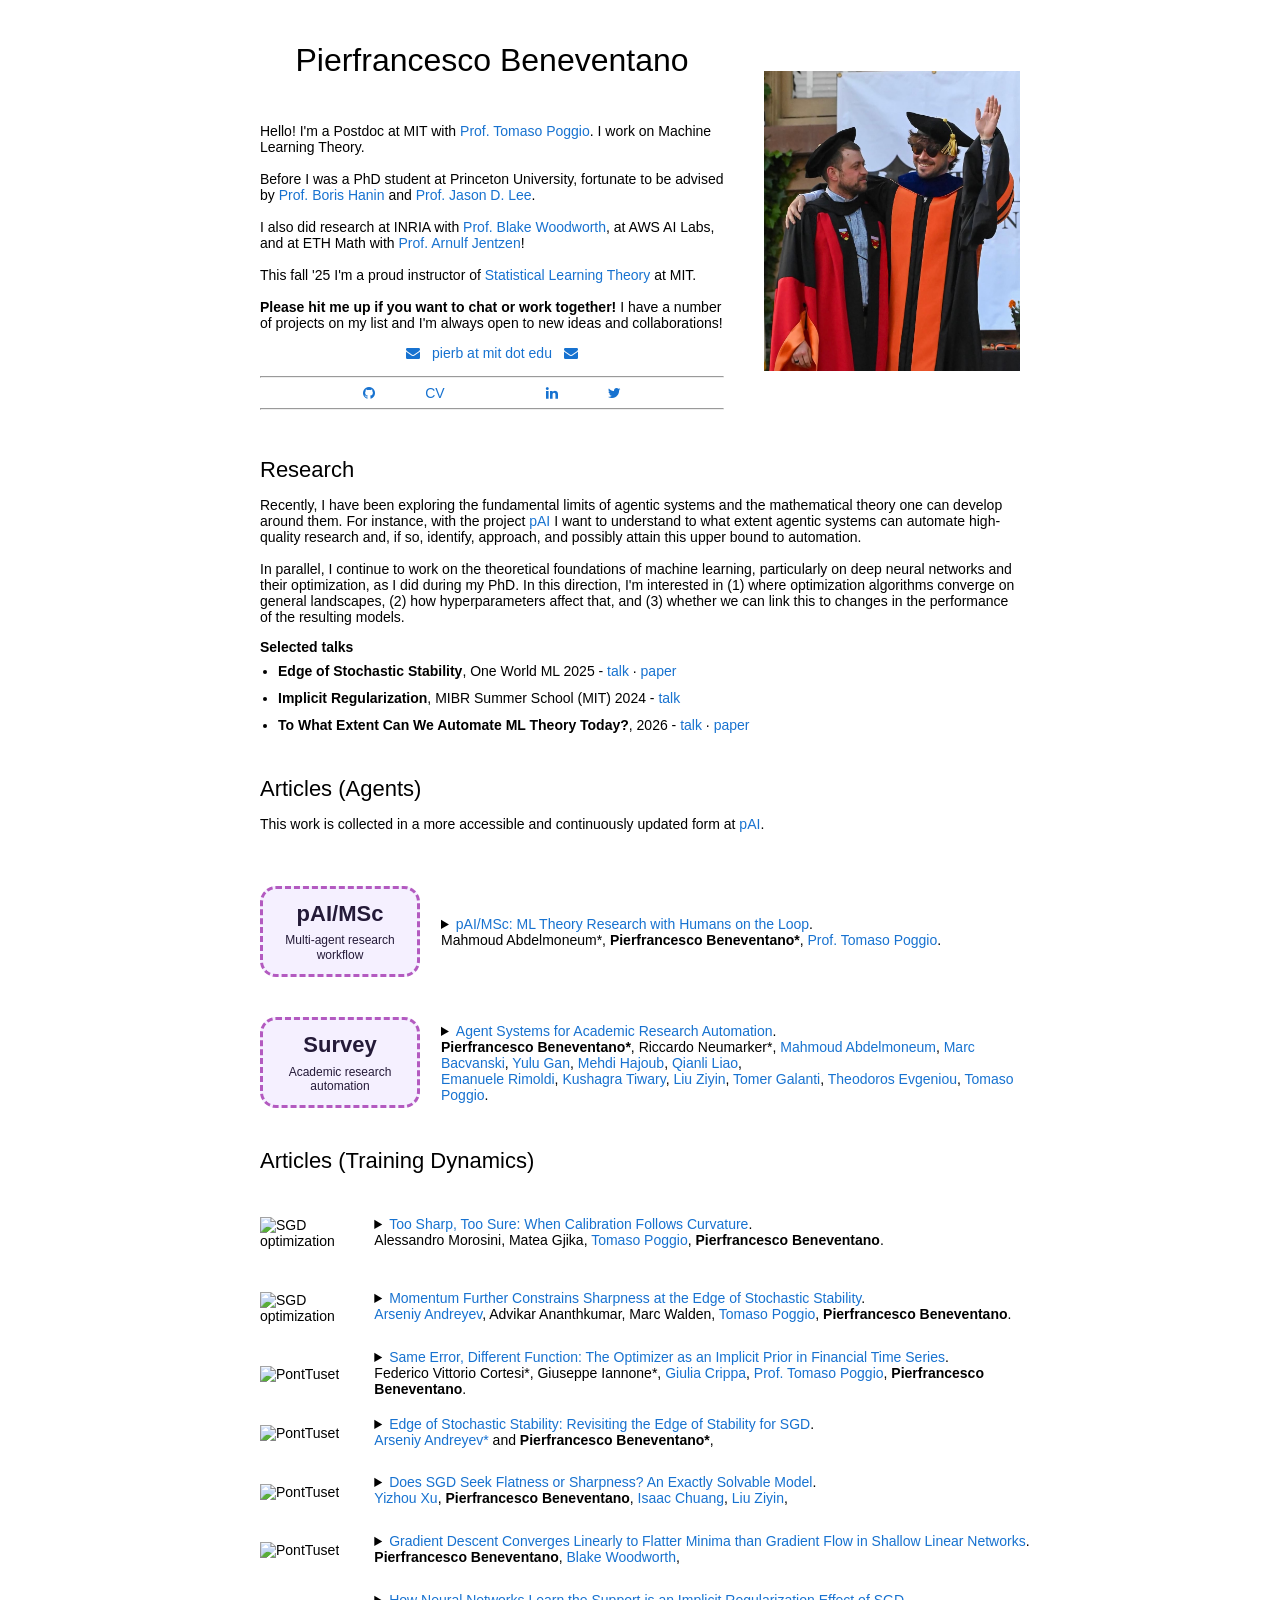
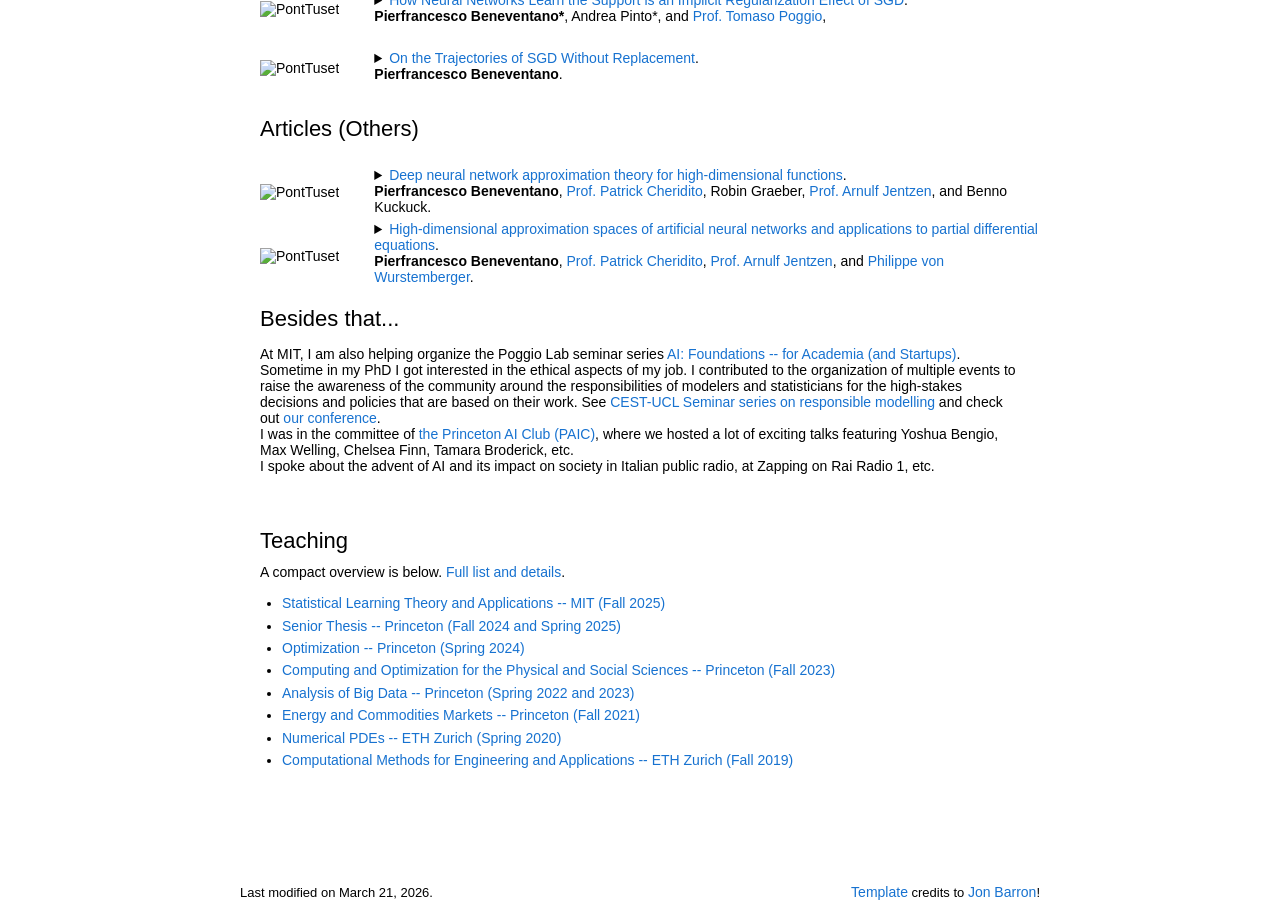
==== index.html @ d237cf4d "Update index.html" ====
<!DOCTYPE HTML>
<html lang="en">

 <!-- Global Site Tag (gtag.js) - Google Analytics -->
 <script async src="https://www.googletagmanager.com/gtag/js?id=G-W36V9ZRFP4"></script>

<script>
  window.dataLayer = window.dataLayer || [];
  function gtag(){dataLayer.push(arguments);}
  gtag('js', new Date());
  gtag('config', 'G-W36V9ZRFP4');
</script>

<!-- google_analytics: G-W36V9ZRFP4 -->

<head>
  <meta http-equiv="Content-Type" content="text/html; charset=UTF-8">

  <title>Pierfrancesco Beneventano</title>

  <meta name="author" content="Pierfrancesco Beneventano">
  <meta name="viewport" content="width=device-width, initial-scale=1">

  <!-- Academicons -->
  <link rel="stylesheet" href="https://cdn.jsdelivr.net/gh/jpswalsh/academicons@1/css/academicons.min.css"/>

  <!-- TO HAVE ICONS -->
  <link rel="stylesheet" href="https://cdnjs.cloudflare.com/ajax/libs/font-awesome/4.7.0/css/font-awesome.min.css">
  <!-- <link rel="stylesheet" href="//use.fontawesome.com/releases/v5.0.7/css/all.css"> -->

  <link rel="stylesheet" type="text/css" href="stylesheet.css">

  <!-- Icon for the browser tab -->
  <link rel="icon" type="image/png" href="/images/princeton.png"/>

  <!-- RANDOM IMAGE! with Java Scripts -->
  <script type="text/javascript">
    var imageURLs = [
      //  "/images/quadro.jpg"
      //  "/images/hike.jpg"
      //  "/images/bridge.JPG"
      //  , "/images/birthday.jpg"
      //  , "/images/studio.jpg"
      //  , "/images/cena.JPG"
      "/images/SdP-1.jpg"
      //  , "/images/SdP-2.jpg"
       , "/images/question-1.jpg"
      //  , "/images/question-2.jpg"
      //  , "/images/MIT.jpeg"
       , "/images/hooding.png"
       , "/images/committee.JPG"
       , "/images/grad.JPG"
    ];
    function getImageTag() {
      var randomIndex = Math.floor(Math.random() * imageURLs.length);
      var img = '<a href=\"'
      img += imageURLs[randomIndex];
      img += '\"><img src=\"';
      img += imageURLs[randomIndex];
      img += '\" style="width:100%;max-width:100%" alt="profile photo"></a>';
      return img;
    }
  </script>

</head>

<body>
  <table
    style="width:100%;max-width:800px;border:0px;border-spacing:0px;border-collapse:separate;margin-right:auto;margin-left:auto;">
    <tbody>
      <tr style="padding:0px">
        <td style="padding:0px">
          <table
            style="width:100%;border:0px;border-spacing:0px;border-collapse:separate;margin-right:auto;margin-left:auto;">
            <tbody>
              <tr style="padding:0px">
                <td style="padding:2.5%;width:63%;vertical-align:middle">
                  <p style="text-align:center">
                    <name>Pierfrancesco Beneventano</name>
                  </p>
                  

                  <br>
                  
                  <p> 
                    Hello! I'm a Postdoc at MIT with <a href="https://scholar.google.com/citations?user=WgAGy7wAAAAJ" class="links">Prof. Tomaso Poggio</a>.
                    I work on Machine Learning Theory.
                    <br><br>
                    Before I was a PhD student at Princeton University, fortunate to be advised by <a href="https://hanin.princeton.edu/" class="links">Prof. Boris Hanin</a> and <a href="https://jasondlee88.github.io/" class="links">Prof. Jason D. Lee</a>.
                    <br><br>
                    I also did research at INRIA with <a href="https://scholar.google.com/citations?user=BnQdO2UAAAAJ" class="links">Prof. Blake Woodworth</a>, at AWS AI Labs, and at ETH Math with <a href="https://scholar.google.de/citations?user=fymm-XQAAAAJ&hl=en" class="links">Prof. Arnulf Jentzen</a>!
                    <br><br>
                    This fall '25 I'm a proud instructor of <a href="https://poggio-lab.mit.edu/9-520/" class="links">Statistical Learning Theory</a> at MIT.
                    <br><br>
                    <b>Please hit me up if you want to chat or work together!</b> I have a number of projects on my list and I'm always open to new ideas and collaborations!
                  </p>

                  <p style="text-align:center;font-family:monospace;">
                    <a href="mailto:pierb@mit.edu"><i class="fa fa-envelope"></i> &nbsp  pierb at mit dot edu  &nbsp <i class="fa fa-envelope"></i></a>
                  </p>

                  <hr>
                  <div class="col-lg-4 text-center" style="text-align: center;">
                    <div class="profile">
                      <a href="https://github.com/PierBeneventano"><span  class="social-icon fa fa-github"></span></a> &nbsp  &nbsp  &nbsp  &nbsp  &nbsp  &nbsp  
                      <!-- <a href="https://join.skype.com/invite/kobWyHxDkzse"><span  class="social-icon fa fa-skype"></span></a> &nbsp  &nbsp  &nbsp  &nbsp  -->
                      <a href="https://pierbeneventano.github.io/CV/Beneventano.pdf" class="links"> CV </a> &nbsp  &nbsp  &nbsp  &nbsp  &nbsp  &nbsp  
                      <a href="https://scholar.google.com/citations?user=spL439oAAAAJ&hl=en" class="scholar-link" aria-label="Google Scholar" title="Google Scholar"><span class="ai ai-google-scholar"></span></a> &nbsp  &nbsp  &nbsp  &nbsp  &nbsp  &nbsp  
                      <!-- <a href="https://www.instagram.com/prbn96/?hl=en"><span  class="social-icon fa fa-instagram"></span></a> &nbsp  &nbsp  &nbsp  &nbsp  -->
                      <a href="https://www.linkedin.com/in/pierbeneventano/"><span class="social-icon fa fa-linkedin"></span></a> &nbsp  &nbsp  &nbsp  &nbsp  &nbsp  &nbsp  
                      <a href="https://twitter.com/PierBeneventano"><span class="social-icon fa fa-twitter"></span></a>
                    </div>
                  </div>
                  <hr>


                </td>
                <td style="padding:2.5%;width:37%;max-width:37%">
                  <script type="text/javascript">
                    document.write(getImageTag());
                  </script>
                  <!-- <img style="width:100%;max-width:100%" alt="profile photo" src="images/quadro.jpg" class="hoverZoomLink"> -->
                </td>
              </tr>
            </tbody>
          </table>

          <table
            style="width:100%;border:0px;border-spacing:0px;border-collapse:separate;margin-right:auto;margin-left:auto;">
            <tbody>
              <tr>
                <td style="padding:20px;width:100%;vertical-align:middle"
                  onmouseover="document.getElementById('hidden_research').style.display = 'block';"
                  onmouseout="document.getElementById('hidden_research').style.display='none';">
                  <heading>Research</heading>
                  <p>
                    <div id="hidden_research" style="display:none">
                      TLDR: Agentic systems, fundamental limits of AI systems, and theorems about training neural networks.
                      <br><br>
                    </div>
                    <div>
                      Recently, I have been exploring the fundamental limits of agentic systems and the mathematical theory one can develop around them.
                      For instance, with the project <a href="https://poggioai.github.io/" class="links">pAI</a> I want to understand to what extent agentic systems can automate high-quality research and, if so, identify, approach, and possibly attain this upper bound to automation.
                      <br><br>
                      In parallel, I continue to work on the theoretical foundations of machine learning, particularly on deep neural networks and their optimization, as I did during my PhD.
                      In this direction, I'm interested in (1) where optimization algorithms converge on general landscapes, (2) how hyperparameters affect that, and (3) whether we can link this to changes in the performance of the resulting models.
                      <!-- I recently started working also on the instabilities of training.
                      , and (4) how to use this understanding to design better algorithms.
                      I'm also getting interested in certification of neural networks and a lot of other topics in machine learning theory.
                      I am a mathematician focused on developing the theoretical foundations of machine learning, driven by the need to safely deploy these techniques in safety-critical contexts. My commitment to ethics in AI motivates my work on certification frameworks to ensure machine learning systems are safe and trustworthy in high-stakes applications. A robust theoretical foundation is essential for providing the rigor needed to assess and guarantee model behavior across diverse conditions. -->

                      <!-- To this end, I aim to understand which machine learning models perform effectively in specific settings, their limitations, and the underlying reasons. My current research investigates the optimization processes in neural networks, particularly the phenomena associated with stochastic gradient descent (SGD) and its implicit effects. This work seeks to uncover how SGD shapes generalization, or more precisely, which neural networks we converge to during training—a critical factor for ensuring the reliability and practical deployment of these systems. -->
                      <!-- I believe that developing a theory for deep learning is key to assessing when its use is harmful and to what extent. 
                      So, my long term objective is to understand which machine learning model works in what setting, how well, and why. 
                      Currently, I am working towards this goal by trying to gain a theoretical understanding of what neural networks we find by studying the optimization problem behind them. 
                      More precisely, I am investigating the implicit effect of SGD as it is a fundamental step towards understanding the generalization capabilities of neural networks. -->
                      <!-- <br><br>
                      Check out my new papers:  <a href="https://arxiv.org/pdf/2312.16143.pdf" class="links">On the Trajectories of SGD Without Replacement</a>, <a href="https://arxiv.org/abs/2406.11110" class="links">How Neural Networks Learn the Support is an Implicit Regularization Effect of SGD</a>, and <a href="https://arxiv.org/abs/2412.20553" class="links">Edge of Stochastic Stability: Revisiting the Edge of Stability for SGD</a>. -->
                    </div>
                  </p>
                  <p class="research-subsection"><strong>Selected talks</strong></p>
                  <ul class="compact-talks">
                    <li>
                      <span class="talk-title">Edge of Stochastic Stability</span>, One World ML 2025 -
                      <a href="https://www.youtube.com/watch?v=SJqTSuQMXDs" class="links">talk</a>
                      ·
                      <a href="https://arxiv.org/abs/2412.20553" class="links">paper</a>
                    </li>
                    <li>
                      <span class="talk-title">Implicit Regularization</span>, MIBR Summer School (MIT) 2024 -
                      <a href="https://www.youtube.com/watch?v=G70dA2tmbu0" class="links">talk</a>
                    </li>
                    <li>
                      <span class="talk-title">To What Extent Can We Automate ML Theory Today?</span>, 2026 -
                      <a href="https://www.youtube.com/watch?v=fPe4wynV-Rc" class="links">talk</a>
                      ·
                      <a href="https://cbmm.mit.edu/sites/default/files/publications/CBMM%20Memo%20160.pdf" class="links">paper</a>
                    </li>
                  </ul>
                </td>
                
              </tr>
            </tbody>
          </table>





          

          <table
            style="width:100%;border:0px;border-spacing:0px;border-collapse:separate;margin-right:auto;margin-left:auto;">
            <tbody>
              <tr>
                <td style="padding:20px;width:100%;vertical-align:middle">
                  <heading>Articles (Agents)</heading>
                  <p>
                    This work is collected in a more accessible and continuously updated form at
                    <a href="https://poggioai.github.io/" class="links">pAI</a>.
                  </p>
                </td>
              </tr>
            </tbody>
          </table>



          <table
            style="width:100%;border:0px;border-spacing:0px;border-collapse:separate;margin-right:auto;margin-left:auto;">
            <tbody>
              <tr>
                <td style="padding:20px;width:15%;vertical-align:middle">
                  <div class="agent-thumb-card">
                    <span>pAI/MSc</span>
                    <small>Multi-agent research workflow</small>
                  </div>
                </td>
                <td width="75%" valign="middle">
                  <details>
                    <summary>
                      <a href="https://cbmm.mit.edu/sites/default/files/publications/CBMM%20Memo%20160.pdf" class="links">
                        pAI/MSc: ML Theory Research with Humans on the Loop</a>.
                      <br>
                      Mahmoud Abdelmoneum*,
                      <strong>Pierfrancesco Beneventano*</strong>,
                      <a href="https://scholar.google.com/citations?user=WgAGy7wAAAAJ" class="links">Prof. Tomaso Poggio</a>.
                      <br>
                    </summary>
                    <br>
                    TL;DR: we build a modular multi-agent system for hypothesis-to-paper workflows in machine learning theory.
                    The goal is not autonomous scientific ideation, but to drastically reduce the human steering needed to turn a strong idea
                    into a literature-grounded, mathematically established, experimentally supported manuscript draft.
                    <br><br>
                    <a href="https://github.com/PoggioAI/PoggioAI_MSc" class="links">Code and project page</a>.
                  </details>
                </td>
              </tr>
              <tr>
                <td style="padding:20px;width:15%;vertical-align:middle">
                  <div class="agent-thumb-card">
                    <span>Survey</span>
                    <small>Academic research automation</small>
                  </div>
                </td>
                <td width="75%" valign="middle">
                  <details>
                    <summary>
                      <a href="https://cbmm.mit.edu/sites/default/files/publications/Survey_of_AI_for_Research_v0.pdf" class="links">
                        Agent Systems for Academic Research Automation</a>.
                      <br>
                      <strong>Pierfrancesco Beneventano*</strong>, Riccardo Neumarker*, <a href="https://superurop.mit.edu/scholars/mahmoud-abdelmoneum/" class="links">Mahmoud Abdelmoneum</a>, <a href="https://www.mbacvanski.xyz/" class="links">Marc Bacvanski</a>, <a href="https://poggio-lab.mit.edu/people/yulu-gan/" class="links">Yulu Gan</a>,
                      <a href="https://people.epfl.ch/mehdi.hajoub" class="links">Mehdi Hajoub</a>, <a href="https://poggio-lab.mit.edu/people/qianli-liao/" class="links">Qianli Liao</a>,
                      <br>
                      <a href="https://www.linkedin.com/in/emanuele-rimoldi" class="links">Emanuele Rimoldi</a>, <a href="https://www.kushagratiwary.com/" class="links">Kushagra Tiwary</a>, <a href="https://scholar.google.com/citations?user=P5fPJ1oAAAAJ" class="links">Liu Ziyin</a>, <a href="https://tomergalanti.github.io/" class="links">Tomer Galanti</a>, <a href="https://www.insead.edu/faculty/theodoros-evgeniou" class="links">Theodoros Evgeniou</a>,
                      <a href="https://scholar.google.com/citations?user=WgAGy7wAAAAJ" class="links">Tomaso Poggio</a>.
                      <br>
                    </summary>
                    <br>
                    TL;DR: this is a living survey of agentic systems whose outputs are scholarly artifacts, from papers to reviews and rebuttals.
                    We distill the main engineering patterns in current systems and organize the landscape by research phases covered,
                    artifacts produced, and the verification regime supporting their claims.
                  </details>
                </td>
              </tr>
            </tbody>
          </table>


          <table
            style="width:100%;border:0px;border-spacing:0px;border-collapse:separate;margin-right:auto;margin-left:auto;">
            <tbody>
              <tr onmouseover="document.getElementById('hidden_preprints').style.display = 'block';"
                onmouseout="document.getElementById('hidden_preprints').style.display='none';">
                <td style="padding:20px;width:100%;vertical-align:middle">
                  <heading>Articles (Training Dynamics)</heading>
                  <!-- turn into "projects" and do one for saltelli, one for arnulf, etc. -->
                  <!-- <p id="hidden_preprints" style="display:none">
                    +1 Soon! <i class='far fa-grin-hearts' style='font-size:24px;color:rgb(255, 166, 0)'></i>
                  </p> -->
                </td>
              </tr>
            </tbody>
          </table>
          <table
            style="width:100%;border:0px;border-spacing:0px;border-collapse:separate;margin-right:auto;margin-left:auto;">
            <tbody>


              <tr>
                <td style="padding:20px;width:15%;vertical-align:middle">
                  <img src="images/SGD.png" alt="SGD optimization" style="border-style: none;width:160px; height:45px; background-position:center; padding-top:2pt;">
                </td>
                <td width="75%" valign="middle">
                  <details>
                    <summary>
                      <a href="https://arxiv.org/pdf/2604.20614" class="links">
                        Too Sharp, Too Sure: When Calibration Follows Curvature</a>.
                        <br>
                        Alessandro Morosini,
                        Matea Gjika,
                        <a href="https://scholar.google.com/citations?user=WgAGy7wAAAAJ" class="links">Tomaso Poggio</a>,
                        <strong>Pierfrancesco Beneventano</strong>.
                        <br>
                    </summary>
                    <br>
                    TL;DR: calibration is not just a post-hoc property; during training it closely tracks curvature-based sharpness.
                    We show that both Expected Calibration Error and Gauss-Newton curvature are governed by the same margin-tail mechanism,
                    and use this to design a training objective that improves out-of-sample calibration without hurting accuracy.
                  </details>
                </td>
              </tr>

              <tr>
                <td style="padding:20px;width:15%;vertical-align:middle">
                  <img src="images/SGD.png" alt="SGD optimization" style="border-style: none;width:160px; height:45px; background-position:center; padding-top:2pt;">
                </td>
                <td width="75%" valign="middle">
                  <details>
                    <summary>
                      <a href="https://arxiv.org/pdf/2604.14108" class="links">
                        Momentum Further Constrains Sharpness at the Edge of Stochastic Stability</a>.
                        <br>
                        <a href="https://scholar.google.com/citations?user=CI36v0sAAAAJ" class="links">Arseniy Andreyev</a>,
                        Advikar Ananthkumar,
                        Marc Walden,
                        <a href="https://scholar.google.com/citations?user=WgAGy7wAAAAJ" class="links">Tomaso Poggio</a>,
                        <strong>Pierfrancesco Beneventano</strong>.
                        <br>
                    </summary>
                    <br>
                    TL;DR: momentum also exhibits an EoSS-like regime, but the sharpness level depends qualitatively on batch size.
                    At small batch sizes it favors flatter regions, while at large batch sizes it recovers a more classical stabilizing effect
                    and supports sharper solutions, with direct implications for tuning and coupling hyperparameters.
                  </details>
                </td>
              </tr>

              <tr>
                <!-- <tr onmouseover="document.getElementById('hidden_paper_1').style.display = 'block';"
                onmouseout="document.getElementById('hidden_paper_1').style.display='none';"> -->
                <td style="padding:20px;width:15%;vertical-align:middle">
                  <img src="images/SGD.png" alt="PontTuset" style="border-style: none;width:160px; height:45px; background-position:center; padding-top:2pt;">
                </td>
                <td width="75%" valign="middle">
                  <details>
                    <summary>
                      <a href="https://arxiv.org/abs/2603.02620" class="links">
                        Same Error, Different Function: The Optimizer as an Implicit Prior in Financial Time Series</a>.
                        <br>
                        Federico Vittorio Cortesi*,
                        Giuseppe Iannone*,
                        <a href="https://sites.google.com/view/giuliacrippa/" class="links">Giulia Crippa</a>,
                        <a href="https://scholar.google.com/citations?user=WgAGy7wAAAAJ" class="links">Prof. Tomaso Poggio</a>,
                        <strong>Pierfrancesco Beneventano</strong>.
                        <br>
                    </summary>
                    <br>
                    We study an underspecified regime for neural networks in financial time series, where models with the same test error can still learn qualitatively different functions.
                    The main point is that the optimizer acts as a meaningful implicit prior, shaping the learned response profiles and the decision-level behavior of the resulting models.
                  </details>
                </td>
              </tr>

              <tr>
                <!-- <tr onmouseover="document.getElementById('hidden_paper_1').style.display = 'block';"
                onmouseout="document.getElementById('hidden_paper_1').style.display='none';"> -->
                <td style="padding:20px;width:15%;vertical-align:middle">
                  <img src="images/SGD.png" alt="PontTuset" style="border-style: none;width:160px; height:45px; background-position:center; padding-top:2pt;">
                </td>
                <td width="75%" valign="middle">
                  <details>
                    <summary>
                      <a href="https://arxiv.org/abs/2412.20553" class="links">
                        Edge of Stochastic Stability: Revisiting the Edge of Stability for SGD</a>.
                        <br>
                        <a href="https://scholar.google.com/citations?user=CI36v0sAAAAJ" class="links">Arseniy Andreyev*</a> and<strong>
                        Pierfrancesco Beneventano*</strong>, 
                        <br>
                    </summary>
                    <!-- <p id="hidden_paper_1" style="display:none"> -->
                    <br>
                    <a href="https://github.com/arseniqum/edge-of-stochastic-stability" class="links">Link to our repository.</a>
                    We provide a framework to describe what EoS (Now EoSS) is for general optimizer, we show that <em>mini-batch SGD</em> trains at the Edge of Stochastic Stability: Batch Sharpness (expected directional mini-batch curvature) 2/learning rate,
                  </details>
                </td>
              </tr>

              <tr>
                <!-- <tr onmouseover="document.getElementById('hidden_paper_1').style.display = 'block';"
                onmouseout="document.getElementById('hidden_paper_1').style.display='none';"> -->
                <td style="padding:20px;width:15%;vertical-align:middle">
                  <img src="images/SGD.png" alt="PontTuset" style="border-style: none;width:160px; height:45px; background-position:center; padding-top:2pt;">
                </td>
                <td width="75%" valign="middle">
                  <details>
                    <summary>
                      <a href="https://arxiv.org/abs/2602.05065" class="links">
                        Does SGD Seek Flatness or Sharpness? An Exactly Solvable Model</a>.
                        <br>
                        <a href="https://scholar.google.com/citations?user=Vr7yGzQAAAAJ" class="links">Yizhou Xu</a>, 
                        <strong>Pierfrancesco Beneventano</strong>,  
                        <a href="https://scholar.google.com/citations?user=QKyb_9oAAAAJ" class="links">Isaac Chuang</a>, 
                        <a href="https://scholar.google.com/citations?user=P5fPJ1oAAAAJ" class="links">Liu Ziyin</a>, 
                        <br>
                    </summary>
                  <!-- <p id="hidden_paper_1" style="display:none"> -->
                    <br>
                    Does SGD really “seek flat minima”? We show that SGD has no intrinsic preference for flatness, even for stable linear networks—going against ~10 years of folklore.
                    Flatness emerges iff label noise is isotropic; anisotropic noise drives SGD to arbitrarily sharp solutions.
                    This reveals a new flattening-sharpening mechanism in late training, unrelated to standard progressive sharpening or Edge-of-Stability effects.
                  </details>
                </td>
              </tr>

              <tr>
                <!-- <tr onmouseover="document.getElementById('hidden_paper_1').style.display = 'block';"
                onmouseout="document.getElementById('hidden_paper_1').style.display='none';"> -->
                <td style="padding:20px;width:15%;vertical-align:middle">
                  <img src="images/SGD.png" alt="PontTuset" style="border-style: none;width:160px; height:45px; background-position:center; padding-top:2pt;">
                </td>
                <td width="75%" valign="middle">
                  <details>
                    <summary>
                      <a href="https://arxiv.org/pdf/2501.09137" class="links">
                        Gradient Descent Converges Linearly to Flatter Minima than Gradient Flow in Shallow Linear Networks</a>.
                        <br>
                        <strong>
                        Pierfrancesco Beneventano</strong>,  
                        <a href="https://scholar.google.com/citations?user=BnQdO2UAAAAJ" class="links">Blake Woodworth</a>, 
                        <br>
                    </summary>
                  <!-- <p id="hidden_paper_1" style="display:none"> -->
                    <br>
                    We proved that GD converges for a family of linear networks even with big step size and we characterize location of convergence no matter the initialization.
                  </details>
                </td>
              </tr>

              
              <tr>
                <!-- <tr onmouseover="document.getElementById('hidden_paper_1').style.display = 'block';"
                onmouseout="document.getElementById('hidden_paper_1').style.display='none';"> -->
                <td style="padding:20px;width:15%;vertical-align:middle">
                  <img src="images/SGD.png" alt="PontTuset" style="border-style: none;width:160px; height:45px; background-position:center; padding-top:2pt;">
                </td>
                <td width="75%" valign="middle">
                  <details>
                    <summary>
                      <a href="https://arxiv.org/abs/2406.11110" class="links">
                        How Neural Networks Learn the Support is an Implicit Regularization Effect of SGD</a>.
                        <br>
                        <strong>
                        Pierfrancesco Beneventano*</strong>,  
                        Andrea Pinto*, and
                        <a href="https://scholar.google.com/citations?user=WgAGy7wAAAAJ" class="links">Prof. Tomaso Poggio</a>, 
                        <br>
                    </summary>
                  <!-- <p id="hidden_paper_1" style="display:none"> -->
                    <br>
                    Neural networks often implicitly identify what input variables are relevant in the first layer. 
                    We proved that this is the case when training with SGD (with higher speed for smaller batch or bigger step size), but it is not the case when training with vanilla GD.
                  <!-- </p> -->
                  </details>
                </td>
              </tr>



              <tr>
                <!-- <tr onmouseover="document.getElementById('hidden_paper_1').style.display = 'block';"
                onmouseout="document.getElementById('hidden_paper_1').style.display='none';"> -->
                <td style="padding:20px;width:15%;vertical-align:middle">
                  <!-- <img style="background-image:url('images/math-cropped.jpg'); border-style:none; width:160px; height:45px; background-position:center; padding-top:2pt;"> -->
                  <img src="images/SGD.png" alt="PontTuset" style="border-style: none;width:160px; height:45px; background-position:center; padding-top:2pt;">
                </td>
                <td width="75%" valign="middle">
                  <details>
                    <summary>
                      <a href="https://arxiv.org/pdf/2312.16143.pdf" class="links">On the Trajectories of SGD Without Replacement</a>.
                        <br>
                        <strong>
                        Pierfrancesco Beneventano</strong>.
                        <br>
                    </summary>
                  <!-- <p id="hidden_paper_1" style="display:none"> -->
                    <br>
                    We characterized the trajectories taken by the most commonly used training algorithm and explained why some phenomena are frequently empirically observed.
                  <!-- </p> -->
                  </details>
                </td>
	              </tr>



	            </tbody>
	          </table>
	          <table
	            style="width:100%;border:0px;border-spacing:0px;border-collapse:separate;margin-right:auto;margin-left:auto;">
	            <tbody>
              <tr onmouseover="document.getElementById('hidden_preprints').style.display = 'block';"
                onmouseout="document.getElementById('hidden_preprints').style.display='none';">
                <td style="padding:20px;width:100%;vertical-align:middle">
                  <heading>Articles (Others)</heading>
                  <!-- turn into "projects" and do one for saltelli, one for arnulf, etc. -->
                  <!-- <p id="hidden_preprints" style="display:none">
                    +1 Soon! <i class='far fa-grin-hearts' style='font-size:24px;color:rgb(255, 166, 0)'></i>
                  </p> -->
                </td>
              </tr>
            </tbody>
          </table>
          <table
            style="width:100%;border:0px;border-spacing:0px;border-collapse:separate;margin-right:auto;margin-left:auto;">
          <tbody>



              <tr>
                <!-- <tr onmouseover="document.getElementById('hidden_paper_1').style.display = 'block';"
                onmouseout="document.getElementById('hidden_paper_1').style.display='none';"> -->
                <td style="padding:20px;width:15%;vertical-align:middle">
                  <!-- <img style="background-image:url('images/math-cropped.jpg'); border-style:none; width:160px; height:45px; background-position:center; padding-top:2pt;"> -->
                  <img src="images/math-cropped.jpg" alt="PontTuset" style="border-style: none;width:160px; height:45px; background-position:center; padding-top:2pt;">
                </td>
                <td width="75%" valign="middle">
                  <details>
                    <summary>
                      <a href="https://arxiv.org/abs/2112.14523" class="links">
                        Deep neural network approximation theory for high-dimensional functions</a>.
                        <br>
                        <strong>
                        Pierfrancesco Beneventano</strong>,  
                        <a href="https://people.math.ethz.ch/~patrickc/" class="links">Prof. Patrick Cheridito</a>,
                        Robin Graeber,
                        <a href="https://scholar.google.de/citations?user=fymm-XQAAAAJ&hl=en" class="links">Prof. Arnulf Jentzen</a>, 
                        and Benno Kuckuck.
                        <br>
                    </summary>
                  <!-- <p id="hidden_paper_1" style="display:none"> -->
                    <br>
                    We study the capacity of neural networks to approximate high-dimensional functions without suffering from the curse of dimensionality.
                    We prove that they can, on any compact domain, for a vast and new class of functions.
                  <!-- </p> -->
                  </details>
                </td>
              </tr>


                  <tr>
                    <!-- <tr onmouseover="document.getElementById('hidden_paper_1').style.display = 'block';"
                    onmouseout="document.getElementById('hidden_paper_1').style.display='none';"> -->
                    <td style="padding:20px;width:15%;vertical-align:middle">
                      <img src="images/math-cropped.jpg" alt="PontTuset" style="border-style: none;width:160px; height:60px; background-position:center; padding-top:4pt;">
                    </td>
                    <td width="75%" valign="middle">
                      <details>
                        <summary>
                          <a href="https://arxiv.org/abs/2012.04326" class="links">
                            High-dimensional approximation spaces of artificial neural networks and applications to partial differential equations</a>.
                            <br>
                            <strong>
                            Pierfrancesco Beneventano</strong>,  
                            <a href="https://people.math.ethz.ch/~patrickc/" class="links">Prof. Patrick Cheridito</a>,
                            <a href="https://scholar.google.de/citations?user=fymm-XQAAAAJ&hl=en" class="links">Prof. Arnulf Jentzen</a>, 
                            and
                            <a href="https://scholar.google.com/citations?user=Dc8yKjUAAAAJ&hl=en" class="links">Philippe von Wurstemberger</a>.
                            <br>
                        </summary>
                      <!-- <p id="hidden_paper_1" style="display:none"> -->
                        <br>
                        We develop a new machinery to study the capacity of neural networks to approximate high-dimensional functions without suffering from the curse of dimensionality.
                        We prove that this is the case, for example, of a certain family of PDEs.
                      <!-- </p> -->
                      </details>
                    </td>
                  </tr>
            </tbody>
          </table> 






          <table
            style="width:100%;border:0px;border-spacing:0px;border-collapse:separate;margin-right:auto;margin-left:auto;">
            <tbody>
              <tr>
                <td style="padding:20px;width:100%;vertical-align:middle">
                  <heading>Besides that...</heading>
                  <p>
                    <div>
	                      At MIT, I am also helping organize the Poggio Lab seminar series <a href="https://poggio-lab.mit.edu/#seminar" class="links">AI: Foundations -- for Academia (and Startups)</a>.
	                      <br>
	                      Sometime in my PhD I got interested in the ethical aspects of my job. I contributed to the organization of multiple events to raise the awareness of the community around the responsibilities of modelers and statisticians for the high-stakes decisions and policies that are based on their work.
	                      See <a href="https://www.ucl.ac.uk/bartlett/public-purpose/events/2021/oct/responsible-modelling-uncertain-times-ethics-quantification-action" class="links">
	                        CEST-UCL Seminar series on responsible modelling</a> and check out <a href="https://inetxoecd.associazionecest.it/" class="links">our conference</a>.
	                      <br>
	                      I was in the committee of <a href="https://aiclub.princeton.edu/" class="links">the Princeton AI Club (PAIC)</a>, where we hosted a lot of exciting talks featuring Yoshua Bengio, Max Welling, Chelsea Finn, Tamara Broderick, etc.
	                      <br>
	                      I spoke about the advent of AI and its impact on society in Italian public radio, at Zapping on Rai Radio 1, etc.
                      <!-- Follow us on <a href="https://twitter.com/PrincetonAIClub" class="links">twitter!</a>  -->
                      <!-- We'll host a lot of <a href="https://aiclub.princeton.edu/seminars/" class="links">exciting talks</a> featuring Yoshua Bengio, Max Welling, Chelsea Finn, Tamara Broderick, etc. -->
                    </div>
                  </p>
                </td>
              </tr>
            </tbody>
          </table>


          








          <!-- <table
            style="width:100%;border:0px;border-spacing:0px;border-collapse:separate;margin-right:auto;margin-left:auto;">
            <tbody>
              <tr>
                <td style="padding:20px;width:100%;vertical-align:middle">
                  <heading>Talks, Visits, and Random News</heading>

                  <p>
                    <br>
                    <strong> [Jun '24] </strong> &nbsp;&nbsp;
                    I, Andrea Pinto, and <a href="https://scholar.google.com/citations?user=WgAGy7wAAAAJ" class="links">Prof. Tomaso Poggio</a> posted our new article <a href="https://arxiv.org/abs/2406.11110" class="links">How Neural Networks Learn the Support is an Implicit Regularization Effect of SGD</a>
                    <br>
                    <strong> [14 Jun '24] </strong> &nbsp;&nbsp;
                    I'm giving a talk at ETH Zurich. Thanks a lot to Niao He and Zebang Shen for inviting!
                    <br>
                    <strong> [1 Apr '24] </strong> &nbsp;&nbsp;
                    I'm giving a talk at Brown. Thanks a lot to Govind Menon for inviting!
                    <br>
                    <strong> [18 Mar '24] </strong> &nbsp;&nbsp;
                    I'm giving a talk at MIT. Thanks a lot to <a href="https://scholar.google.com/citations?user=WgAGy7wAAAAJ" class="links">Prof. Tomaso Poggio</a> for inviting!
                    <br>
                    <strong> [24 Jan '24] </strong> &nbsp;&nbsp;
                    I'm giving a talk at Sapienza in Rome. Thanks a lot to Matteo Negri for inviting!
                    <br>
                    <strong> [11 Jan '24] </strong> &nbsp;&nbsp;
                    I'm giving a talk hosted by the group MaLGa at University of Genoa. Thanks a lot to Lorenzo Rosasco, Andrea Della Vecchia, and all the fantastic people of the group for hosting me!
                    <br>
                    <strong> [Dec '23] </strong> &nbsp;&nbsp;
                    I finally posted on arXiv the article about the project I've been working on for 2+ years <a href="https://arxiv.org/pdf/2312.16143.pdf" class="links">On the Trajectories of SGD Without Replacement</a>. 
                    Please check it out and let me know if you have any feedback, any questions, or any thought for a future project!
                    <br>
                    <strong> [Jan - May '23] </strong> &nbsp;&nbsp;
                    I'm the teaching assistant of <a href="https://registrar.princeton.edu/course-offerings/course-details?term=1244&courseid=007998" class="links">Optimization</a> 
                    taught by <a href="https://stellato.io/" class="links">Prof. Bartolomeo Stellato.</a>
                    <br>
                    <strong> [Sep - Dec '23] </strong> &nbsp;&nbsp;
                    I'm the teaching assistant of <a href="https://registrar.princeton.edu/course-offerings/course-details?term=1242&courseid=012833" class="links">Computing and Optimization for the Physical and Social Sciences</a> 
                    taught by <a href="http://aaa.princeton.edu/" class="links">Prof. Amir Ali Ahmadi.</a>
                    <br>
                    <strong> [Aug '23] </strong> &nbsp;&nbsp;
                    I am in Cargese, FR, for the conference <a href="https://cargese2023.github.io/" class="links">Statistical Physics and Machine Learning Bach Together Again</a>. Thanks to the organizers!
                    <br>
                    <strong> [Apr '23] </strong> &nbsp;&nbsp;
                    I am at the workshop <a href="https://pcts.princeton.edu/events/2023/physics-neural-networks" class="links">Physics for Neural Networks</a>. Thanks to the organizers!
                    <br>
                    <strong> [Dec '22 and May '23] </strong> &nbsp;&nbsp;
                    I was interviewed in Italian at Zapping on Rai Radio 1, an Italian public radio channel, on AI, ChatGPT, and the related privacy and legal issues.
                    <br>
                    <strong> [Jan - May '22] </strong> &nbsp;&nbsp;
                    I'm back in Princeton and I'm the teaching assistant of <a href="https://registrar.princeton.edu/course-offerings/course-details?term=1224&courseid=012309" class="links">Analysis of Big Data</a> 
                    taught by <a href="https://hanin.princeton.edu/" class="links">Prof. Boris Hanin.</a>
                    <br>
                    <strong> [Sept '22 - Jan '23] </strong> &nbsp;&nbsp;
                    I'm at AWS AI Labs in Santa Clara, CA! Please reach out if you are located in Bay Area or you're a collegue at AWS!
                    <br>
                    <strong> [May - Oct '22] </strong> &nbsp;&nbsp;
                    I'm a committee member of <a href="https://aiclub.princeton.edu/" class="links">the Princeton AI Club (PAIC)</a>!
                    Please follow us on <a href="https://twitter.com/PrincetonAIClub" class="links">twitter!</a> We'll host a lot of <a href="https://aiclub.princeton.edu/seminars/" class="links">exciting talks</a> featuring Yoshua Bengio, Max Welling, Chelsea Finn, Tamara Broderick, etc.
                    <br>
                    <strong> [Apr '22] </strong> &nbsp;&nbsp;
                    I passed my general examination and obtained my incidental MSc in Operations Research and Financial Engineering from Princeton! 
                    I am super thankful to my advisers <a href="https://hanin.princeton.edu/" class="links">Prof. Boris Hanin</a> and
                    <a href="https://jasondlee88.github.io/" class="links">Prof. Jason D. Lee</a>. 
                    Also, a big thank you to the rest of my committee: <a href="https://fan.princeton.edu/" class="links">Prof. Jianqing Fan</a> and
                    <a href="https://stellato.io/" class="links">Prof. Bartolomeo Stellato</a>!
                    <br>
                    <strong> [28 Mar - 2 Apr '22] </strong> &nbsp;&nbsp;
                    I will visit Berkeley for a week!
                    <br>
                    <strong> [Jan - May '22] </strong> &nbsp;&nbsp;
                    I'm the teaching assistant of <a href="https://registrar.princeton.edu/course-offerings/course-details?term=1224&courseid=012309" class="links">Analysis of Big Data</a> 
                    taught by <a href="https://hanin.princeton.edu/" class="links">Prof. Boris Hanin.</a>
                    <br>
                    <strong> [15 Dec '21, 5pm UK] </strong> &nbsp;&nbsp;
                    I am chairing the event with <a href="https://binyu.stat.berkeley.edu/" class="links">Prof. Bin Yu</a>, organized within the
                    <a href="https://www.ucl.ac.uk/bartlett/public-purpose/events/2021/oct/responsible-modelling-uncertain-times-ethics-quantification-action" class="links">
                      CEST-UCL Seminar series on responsible modelling</a>.
                    <br>
                    <strong> [1 Dec '21, 5pm UK] </strong> &nbsp;&nbsp;
                    I will be a panelist at the event with <a href="https://www.lse.ac.uk/Economic-History/People/Faculty-and-teachers/Morgan/Professor-Mary-Morgan" class="links">Prof. Mary Morgan</a> on the importance of the narrative in mathematical modelling. 
                    Organized within the
                    <a href="https://www.ucl.ac.uk/bartlett/public-purpose/events/2021/oct/responsible-modelling-uncertain-times-ethics-quantification-action" class="links">
                    CEST-UCL Seminar series on responsible modelling</a>.
                    <br>
                    <strong> [3 Nov '21, 5pm UK] </strong> &nbsp;&nbsp;
                    I will be a panelist at the event with <a href="https://scholar.google.com/citations?user=mezKJyoAAAAJ&hl=en" class="links">Prof. Cynthia Rudin</a> on the relationship between the assumptions of a model and its interpretability.
                    Organized within the
                    <a href="https://www.ucl.ac.uk/bartlett/public-purpose/events/2021/oct/responsible-modelling-uncertain-times-ethics-quantification-action" class="links">
                    CEST-UCL Seminar series on responsible modelling</a>.
                    <br>
                    <strong> [Oct '21 - Apr '22] </strong> &nbsp;&nbsp;
                    With a group of friends at <a href="https://www.associazionecest.it/en" class="links">CEST</a> 
                    I'm organizing series of seminars on "<i>Responsible modelling in uncertain times: ethics of quantification in action</i>" supported by <a href="https://ysi.ineteconomics.org/" class="links">INET</a>
                    and hosted by <a href="https://www.ucl.ac.uk/bartlett/public-purpose/" class="links">UCL IIPP</a>. 
                    Please <a href="https://www.ucl.ac.uk/bartlett/public-purpose/events/2021/oct/responsible-modelling-uncertain-times-ethics-quantification-action" class="links">
                      check out the website</a>!
                    <br>
                    <strong> [Sep - Dec '21] </strong> &nbsp;&nbsp;
                    I'm the teaching assistant of <a href="https://registrar.princeton.edu/course-offerings/course-details?term=1222&courseid=012553" class="links">Energy and Commodities Market</a> 
                    taught by <a href="https://sircar.princeton.edu/" class="links">Prof. Ronnie Sircar.</a>
                    <br>
                    <strong> [Jul '21] </strong> &nbsp;&nbsp;
                    I'm attending the <a href="https://deep-learning-summer-school.princeton.edu/" class="links">Deep Learning Theory Summer School at Princeton</a> 
                    organized by <a href="https://hanin.princeton.edu/" class="links">Prof. Boris Hanin</a>.
                    <br>
                    <strong> [Jun '21] </strong> &nbsp;&nbsp;
                    With a group of friends at <a href="https://www.associazionecest.it/en" class="links">CEST</a> 
                    I'm organizing a conference on "<i>Forecasting the future for sustainable development: New
                    Approaches to Modelling and the Science of Prediction</i>" supported by <a href="https://ysi.ineteconomics.org/" class="links">INET</a>
                    and hosted by <a href="https://www.oecd.org/" class="links">OECD</a>. 
                    Please <a href="https://inetxoecd.associazionecest.it/" class="links">check out the website</a>! 
                    <br>
                    I will be chair for the session on <i>Explainable and Interpretable ML</i> and I'm glad to announce that
                    <a href="https://scholar.google.com/citations?user=mezKJyoAAAAJ&hl=en" class="links">Prof. Cynthia Rudin</a> will give us a keynote lecture on it. Moreover, <a href="https://www.ibm.com/artificial-intelligence/ethics" class="links">AI Ethics - IBM</a> will organize a workshop on XAI.
                    We will have also many others amazing guests and interesting sessions, please check out!
                  </p>
                </td>
              </tr>
            </tbody>
          </table>  -->


	          <table
	            style="width:100%;border:0px;border-spacing:0px;border-collapse:separate;margin-right:auto;margin-left:auto;">
	            <tbody>
	              <tr>
	                <td style="padding:20px;width:100%;vertical-align:middle">
	                  <heading>Teaching</heading>
	                  <p style="margin-top:10px;margin-bottom:12px;">
	                    A compact overview is below. <a href="/teaching.html">Full list and details</a>.
	                  </p>
	                  <ul style="margin:0;padding-left:22px;line-height:1.6;">
	                    <li><a href="/teaching.html#mit-2025">Statistical Learning Theory and Applications -- MIT (Fall 2025)</a></li>
	                    <li><a href="/teaching.html#pu-2024-25">Senior Thesis -- Princeton (Fall 2024 and Spring 2025)</a></li>
	                    <li><a href="/teaching.html#opt-2024">Optimization -- Princeton (Spring 2024)</a></li>
	                    <li><a href="/teaching.html#opt-2023">Computing and Optimization for the Physical and Social Sciences -- Princeton (Fall 2023)</a></li>
	                    <li><a href="/teaching.html#bigdata-22-23">Analysis of Big Data -- Princeton (Spring 2022 and 2023)</a></li>
	                    <li><a href="/teaching.html#energy-2021">Energy and Commodities Markets -- Princeton (Fall 2021)</a></li>
	                    <li><a href="/teaching.html#pde-2020">Numerical PDEs -- ETH Zurich (Spring 2020)</a></li>
	                    <li><a href="/teaching.html#cme-2019">Computational Methods for Engineering and Applications -- ETH Zurich (Fall 2019)</a></li>
	                  </ul>
	                </td>
	              </tr>
	            </tbody>
	          </table>



              <!-- <br>


                <table
                  style="width:100%;border:0px;border-spacing:0px;border-collapse:separate;margin-right:auto;margin-left:auto;">
                  <tbody>
                    <tr>
                      <td style="padding:20px;width:100%;vertical-align:middle">
                        <heading>Teaching</heading>
                      </td>
                    </tr>
                  </tbody>
                </table>
                <table
                  style="width:100%;border:0px;border-spacing:0px;border-collapse:separate;margin-right:auto;margin-left:auto;">
                  <tbody>

                    <tr>
                      <td style="padding-left:25px;width:5%;vertical-align:middle">
                        <i class="fa fa-graduation-cap" aria-hidden="true"></i>
                      </td>
                      <td width="95%" valign="middle" style="padding-left:20px">
                        <details>
                          <summary><a href="https://poggio-lab.mit.edu/9-520/" class="links">Senior Thesis</a>, MIT, Fall 2025.
                            <br></summary>
                            <br>
                            <strong>Audience:</strong>  Students of the BSc in ORFE.
                            <br><br>
                            <strong>Tasks:</strong> I advised ~18 senior students and guided them towards developing their thesis.
                            <br><br>
                        </details>
                      </td>
                    </tr>


                    <tr>
                      <td style="padding-left:25px;width:5%;vertical-align:middle;padding-top:20px">
                        <i class="fa fa-graduation-cap" aria-hidden="true"></i>
                      </td>
                      <td width="95%" valign="middle" style="padding-left:20px;padding-top:20px">
                        <details>
                         <summary><a href="https://orfe.princeton.edu/courses/spring-2025/senior-thesis" class="links">Senior Thesis</a>, Princeton University, Fall 2024 and Spring 2025.
                            <br></summary>
                            <br>
                            <strong>Audience:</strong>  Students of the BSc in ORFE.
                            <br><br>
                            <strong>Tasks:</strong> I advised ~18 senior students and guided them towards developing their thesis.
                            <br><br>
                        </details>
                      </td>
                    </tr>

                    
                    <tr>
                      <td style="padding-left:25px;width:5%;vertical-align:middle;padding-top:20px">
                        <i class="fa fa-graduation-cap" aria-hidden="true"></i>
                      </td>
                      <td width="95%" valign="middle" style="padding-left:20px;padding-top:20px">
                        <details>
                          <summary><a href="https://orfe.princeton.edu/courses/spring-2023/optimization" class="links">Optimization</a>, Princeton University, Spring 2024.
                            <br></summary>
                            <br>
                            <strong>Audience:</strong>  Students from various bachelors.
                            <br><br>
                            <strong>Tasks:</strong> Teach Precepts, Hold office hours, grade homeworks and exams, organization.
                            <br><br>
                            <strong>Contents:</strong> An introduction to several fundamental and practically-relevant areas of modern optimization and numerical computing. 
                            Topics include computational linear algebra, first and second order descent methods, convex sets and functions, basics of linear and semidefinite programming, 
                            optimization for statistical regression and classification, and techniques for dealing with uncertainty and intractability in optimization problems. 
                            Extensive hands-on experience with high-level optimization software. 
                            Applications drawn from operations research, statistics and machine learning, economics, control theory, and engineering.
                            <br><br>
                        </details>
                      </td>
                    </tr>

                    <tr>
                      <td style="padding-left:25px;width:5%;vertical-align:middle;padding-top:20px">
                        <i class="fa fa-graduation-cap" aria-hidden="true"></i>
                      </td>
                      <td width="95%" valign="middle" style="padding-left:20px;padding-top:20px">
                        <details>
                          <summary><a href="https://registrar.princeton.edu/course-offerings/course-details?term=1242&courseid=012833" class="links">Computing and Optimization for the Physical and Social Sciences</a>, Princeton University, Fall 2023.
                            <br></summary>
                            <br>
                            <strong>Audience:</strong> Students from various bachelors.
                            <br><br>
                            <strong>Tasks:</strong> Hold office hours, grade homeworks and exams, organization.
                            <br><br>
                            <strong>Contents:</strong> An introduction to several fundamental and practically-relevant areas of modern optimization and numerical computing. 
                            Topics include computational linear algebra, first and second order descent methods, convex sets and functions, basics of linear and semidefinite programming, 
                            optimization for statistical regression and classification, and techniques for dealing with uncertainty and intractability in optimization problems. 
                            Extensive hands-on experience with high-level optimization software. 
                            Applications drawn from operations research, statistics and machine learning, economics, control theory, and engineering.
                            <br><br>
                        </details>
                      </td>
                    </tr>

                    <tr>
                      <td style="padding-left:25px;width:5%;vertical-align:middle;padding-top:20px">
                        <i class="fa fa-graduation-cap" aria-hidden="true"></i>
                      </td>
                      <td width="95%" valign="middle" style="padding-left:20px;padding-top:20px">
                        <details>
                          <summary><a href="https://registrar.princeton.edu/course-offerings/course-details?term=1224&courseid=012309" class="links">
                            Analysis of Big Data</a>, Princeton University, Spring 2022 and 2023.
                            <br></summary>
                            <br>
                            <strong>Audience:</strong> Students from various bachelors.
                            <br><br>
                            <strong>Tasks:</strong> Head TA. Teach the precepts, hold office hours, grade homeworks and exams.
                            <br><br>
                            <strong>Contents:</strong> This course is a theoretically oriented introduction to the statistical tools
                            that underpin modern machine learning, whose hallmarks are large datasets and/or complex models. 
                            Topics include a rigorous analysis of dimensionality reduction, 
                            a survey of models ranging from regression to neural networks, 
                            and an analysis of learning algorithms.
                            <br><br>
                        </details>
                      </td>
                    </tr>

            


                        <tr>
                          <td style="padding-left:25px;width:5%;vertical-align:middle;padding-top:20px">
                            <i class="fa fa-graduation-cap" aria-hidden="true"></i>
                          </td>
                          <td width="95%" valign="middle" style="padding-left:20px;padding-top:20px">
                            <details>
                              <summary><a href="https://registrar.princeton.edu/course-offerings/course-details?term=1222&courseid=012553" class="links">
                                Energy and Commodities Markets</a>, Princeton University, Fall 2021.
                                <br></summary>
                                <br>
                                <strong>Audience:</strong>  Master in Finance and BSc in Operations Research and Financial Engineering.
                                <br><br>
                                <strong>Tasks:</strong> Teach the precepts, hold office hours, grade homeworks and exams (Python, Excel, and theory).
                                <br><br>
                                <strong>Contents:</strong> This course is an introduction to commodities markets (oil, gas, metals, electricity, etc.), and quantitative approaches to capturing uncertainties in their demand and supply.
                                We start from a financial perspective, and traditional models of commodity spot prices and forward curves. Then we cover modern topics: game theoretic models of energy production (OPEC vs. fracking vs. renewables);
                                quantifying the risk of intermittency of solar and wind output on the reliability of the electric grid (mitigating the duck curve); financialization of commodity markets; carbon emissions markets; cryptocurrencies as commodities.
                                We also discuss economic and policy implications.
                                <br><br>
                            </details>
                            
                          </td>
                        </tr>
      
                        <tr>
                          <td style="padding-left:25px;width:5%;vertical-align:middle;padding-top:20px">
                            <i class="fa fa-graduation-cap" aria-hidden="true"></i>
                          </td>
                          <td width="95%" valign="middle" style="padding-top:20px;padding-left:20px">
                            <details>
                              <summary><a href="http://vvz.ethz.ch/Vorlesungsverzeichnis/lerneinheit.view?lerneinheitId=136107&semkez=2020S&ansicht=KATALOGDATEN&lang=en" class="links">
                                Numerical Methods for Partial Differential Equations</a>, ETH Zurich, Spring 2020.<br></summary>
                                <br>
                                <strong>Audience:</strong> Master in Physics, Data Science, Computational Biology. Bachelor in Computational Science and Engineering.
                                <br><br>
                                <strong>Tasks:</strong> Teach the precepts and grade the homeworks (C++ and theory).
                                <br><br>
                                <strong>Contents:</strong> Derivation, properties, and implementation of fundamental numerical methods for a few key partial differential equations: 
                                convection-diffusion, heat equation, wave equation, conservation laws. 
                                Implementation in C++ based on a finite element library.
                                <br><br>
                            </details>
                            
                          </td>
                        </tr>

                        <tr>
                          <td style="padding-left:25px;width:5%;vertical-align:middle;padding-top:20px">
                            <i class="fa fa-graduation-cap" aria-hidden="true"></i>
                          </td>
                          <td width="95%" valign="middle" style="padding-top:20px;padding-left:20px">
                            <details>
                              <summary><a href="http://vvz.ethz.ch/Vorlesungsverzeichnis/lerneinheit.view?lerneinheitId=132349&semkez=2019W&ansicht=KATALOGDATEN&lang=en" class="links">
                                Computational Methods for Engineering Applications</a>, ETH Zurich, Fall 2019.</summary>
                                <br>
                                <strong>Audience:</strong> Bachelor in Mechanical Engineering.
                                <br><br>
                                <strong>Tasks:</strong> Teach the precepts and grade the homeworks (C++ and theory).
                                <br><br>
                                <strong>Contents:</strong> Introduction to the numerical methods for the solution of ordinary and partial differential equations that play a central role in engineering applications.
                                Both basic theoretical concepts and implementation techniques necessary to understand and master the methods are addressed.
                                <br>
                            </details>
                            
                          </td>
                        </tr>
      
                      </tbody>
                    </table>

                    <br><br>


          <br><br> -->


          <!-- <table
            style="width:100%;border:0px;border-spacing:0px;border-collapse:separate;margin-right:auto;margin-left:auto;">
            <tbody>
              <tr>
                <td style="padding:20px;width:100%;vertical-align:middle">
                  <img src="images/MoMA.jpg" alt="PontTuset" style="border-style: none;width:100%; background-position:center; padding-top:4pt;">
                </td>
              </tr>
            </tbody>
          </table> -->
                    
                  <!-- legacy "Other" section removed -->


   
                  <br><br><br><br><br>

                  <table
                    style="width:100%;border:0px;border-spacing:0px;border-collapse:separate;margin-right:auto;margin-left:auto;">
                    <tbody>
                      <tr>
                        <td style="padding:0px;width:50%">
                          <p style="text-align:left;font-size:small;">
                            Last modified on March 21, 2026.
                          </p>
                        </td>
                        <!-- <td style="padding:0px;width:10%"></td> -->
                          <!-- hitwebcounter Code START -->
                          <!-- <a href="https://www.hitwebcounter.com" target="_blank"> -->
                          <!-- <img src="https://hitwebcounter.com/counter/counter.php?page=7929093&style=0006&nbdigits=6&type=page&initCount=0" title="Free Counter" Alt="web counter"   border="0" /></a>    -->
                        <!-- </td> -->
                        <td style="padding:0px;width:50%">
                          <p style="text-align:right;font-size:small;">
                            <a href="https://github.com/jonbarron/jonbarron_website">Template</a> credits to <a
                              href="https://jonbarron.info/">Jon Barron</a>!
                          </p>
                        </td>
                      </tr>
                    </tbody>
                  </table>
                  
        </td>
      </tr>
  </table>
</body>

</html>
---- stylesheet.css ----
/* latin-ext */
@font-face {
  font-family: 'Lato';
  font-style: italic;
  font-weight: 400;
  src: local('Lato Italic'), local('Lato-Italic'), url(https://fonts.gstatic.com/s/lato/v15/S6u8w4BMUTPHjxsAUi-qNiXg7eU0.woff2) format('woff2');
  unicode-range: U+0100-024F, U+0259, U+1E00-1EFF, U+2020, U+20A0-20AB, U+20AD-20CF, U+2113, U+2C60-2C7F, U+A720-A7FF;
}
/* latin */
@font-face {
  font-family: 'Lato';
  font-style: italic;
  font-weight: 400;
  src: local('Lato Italic'), local('Lato-Italic'), url(https://fonts.gstatic.com/s/lato/v15/S6u8w4BMUTPHjxsAXC-qNiXg7Q.woff2) format('woff2');
  unicode-range: U+0000-00FF, U+0131, U+0152-0153, U+02BB-02BC, U+02C6, U+02DA, U+02DC, U+2000-206F, U+2074, U+20AC, U+2122, U+2191, U+2193, U+2212, U+2215, U+FEFF, U+FFFD;
}
/* latin-ext */
@font-face {
  font-family: 'Lato';
  font-style: italic;
  font-weight: 700;
  src: local('Lato Bold Italic'), local('Lato-BoldItalic'), url(https://fonts.gstatic.com/s/lato/v15/S6u_w4BMUTPHjxsI5wq_FQftx9897sxZ.woff2) format('woff2');
  unicode-range: U+0100-024F, U+0259, U+1E00-1EFF, U+2020, U+20A0-20AB, U+20AD-20CF, U+2113, U+2C60-2C7F, U+A720-A7FF;
}
/* latin */
@font-face {
  font-family: 'Lato';
  font-style: italic;
  font-weight: 700;
  src: local('Lato Bold Italic'), local('Lato-BoldItalic'), url(https://fonts.gstatic.com/s/lato/v15/S6u_w4BMUTPHjxsI5wq_Gwftx9897g.woff2) format('woff2');
  unicode-range: U+0000-00FF, U+0131, U+0152-0153, U+02BB-02BC, U+02C6, U+02DA, U+02DC, U+2000-206F, U+2074, U+20AC, U+2122, U+2191, U+2193, U+2212, U+2215, U+FEFF, U+FFFD;
}
/* latin-ext */
@font-face {
  font-family: 'Lato';
  font-style: normal;
  font-weight: 400;
  src: local('Lato Regular'), local('Lato-Regular'), url(https://fonts.gstatic.com/s/lato/v15/S6uyw4BMUTPHjxAwXiWtFCfQ7A.woff2) format('woff2');
  unicode-range: U+0100-024F, U+0259, U+1E00-1EFF, U+2020, U+20A0-20AB, U+20AD-20CF, U+2113, U+2C60-2C7F, U+A720-A7FF;
}
/* latin */
@font-face {
  font-family: 'Lato';
  font-style: normal;
  font-weight: 400;
  src: local('Lato Regular'), local('Lato-Regular'), url(https://fonts.gstatic.com/s/lato/v15/S6uyw4BMUTPHjx4wXiWtFCc.woff2) format('woff2');
  unicode-range: U+0000-00FF, U+0131, U+0152-0153, U+02BB-02BC, U+02C6, U+02DA, U+02DC, U+2000-206F, U+2074, U+20AC, U+2122, U+2191, U+2193, U+2212, U+2215, U+FEFF, U+FFFD;
}
/* latin-ext */
@font-face {
  font-family: 'Lato';
  font-style: normal;
  font-weight: 700;
  src: local('Lato Bold'), local('Lato-Bold'), url(https://fonts.gstatic.com/s/lato/v15/S6u9w4BMUTPHh6UVSwaPGQ3q5d0N7w.woff2) format('woff2');
  unicode-range: U+0100-024F, U+0259, U+1E00-1EFF, U+2020, U+20A0-20AB, U+20AD-20CF, U+2113, U+2C60-2C7F, U+A720-A7FF;
}
/* latin */
@font-face {
  font-family: 'Lato';
  font-style: normal;
  font-weight: 700;
  src: local('Lato Bold'), local('Lato-Bold'), url(https://fonts.gstatic.com/s/lato/v15/S6u9w4BMUTPHh6UVSwiPGQ3q5d0.woff2) format('woff2');
  unicode-range: U+0000-00FF, U+0131, U+0152-0153, U+02BB-02BC, U+02C6, U+02DA, U+02DC, U+2000-206F, U+2074, U+20AC, U+2122, U+2191, U+2193, U+2212, U+2215, U+FEFF, U+FFFD;
}

a {
  color: #1772d0;
  text-decoration: none;
}

a:focus,
a:hover {
  color: #f09228;
  text-decoration: none;
}

body,
td,
th,
tr,
p,
a {
  font-family: 'Lato', Verdana, Helvetica, sans-serif;
  font-size: 14px
}


strong {
  font-family: 'Lato', Verdana, Helvetica, sans-serif;
  font-size: 14px;
}

heading {
  font-family: 'Lato', Verdana, Helvetica, sans-serif;
  font-size: 22px;
}

papertitle {
  font-family: 'Lato', Verdana, Helvetica, sans-serif;
  font-size: 14px;
  font-weight: 700
}

name {
  font-family: 'Lato', Verdana, Helvetica, sans-serif;
  font-size: 32px;
}

.one {
  width: 160px;
  height: 160px;
  position: relative;
}

.two {
  width: 160px;
  height: 160px;
  position: absolute;
  transition: opacity .2s ease-in-out;
  -moz-transition: opacity .2s ease-in-out;
  -webkit-transition: opacity .2s ease-in-out;
}

.fade {
  transition: opacity .2s ease-in-out;
  -moz-transition: opacity .2s ease-in-out;
  -webkit-transition: opacity .2s ease-in-out;
}

span.highlight {
  background-color: #ffffd0;
}

.research-subsection {
  margin: 14px 0 6px 0;
}

.compact-talks {
  margin: 0;
  padding-left: 18px;
}

.compact-talks li {
  margin-bottom: 6px;
  line-height: 1.5;
}

.compact-talks li:last-child {
  margin-bottom: 0;
}

.talk-title {
  font-weight: 700;
}

.agent-thumb-card {
  width: 160px;
  min-height: 90px;
  box-sizing: border-box;
  padding: 12px 10px;
  border: 3px dashed #b35ac0;
  border-radius: 16px;
  background: #f5f0ff;
  color: #241a38;
  display: flex;
  flex-direction: column;
  align-items: center;
  justify-content: center;
  text-align: center;
  line-height: 1.2;
}

.agent-thumb-card span {
  font-size: 22px;
  font-weight: 700;
}

.agent-thumb-card small {
  margin-top: 6px;
  font-size: 12px;
}

.scholar-link {
  display: inline-flex;
  align-items: center;
}

.scholar-link .ai {
  font-size: 1.05em;
}
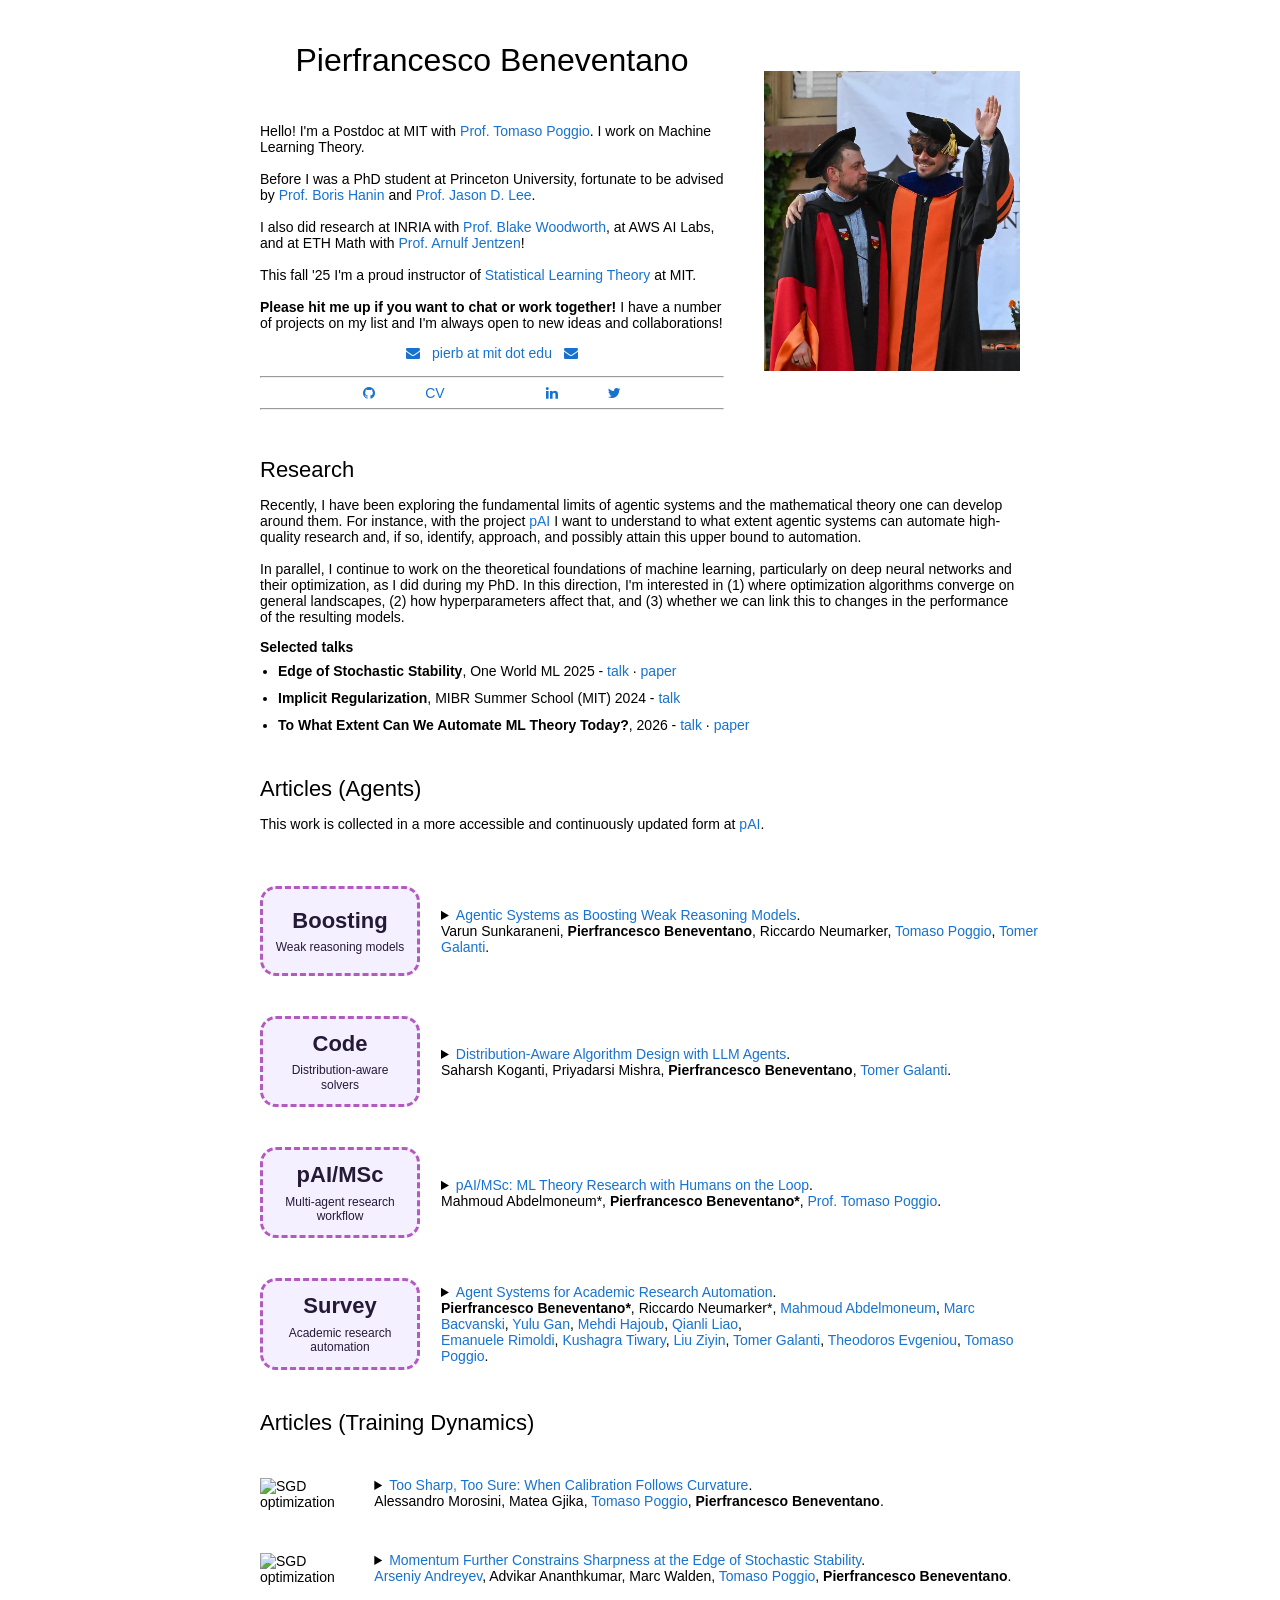
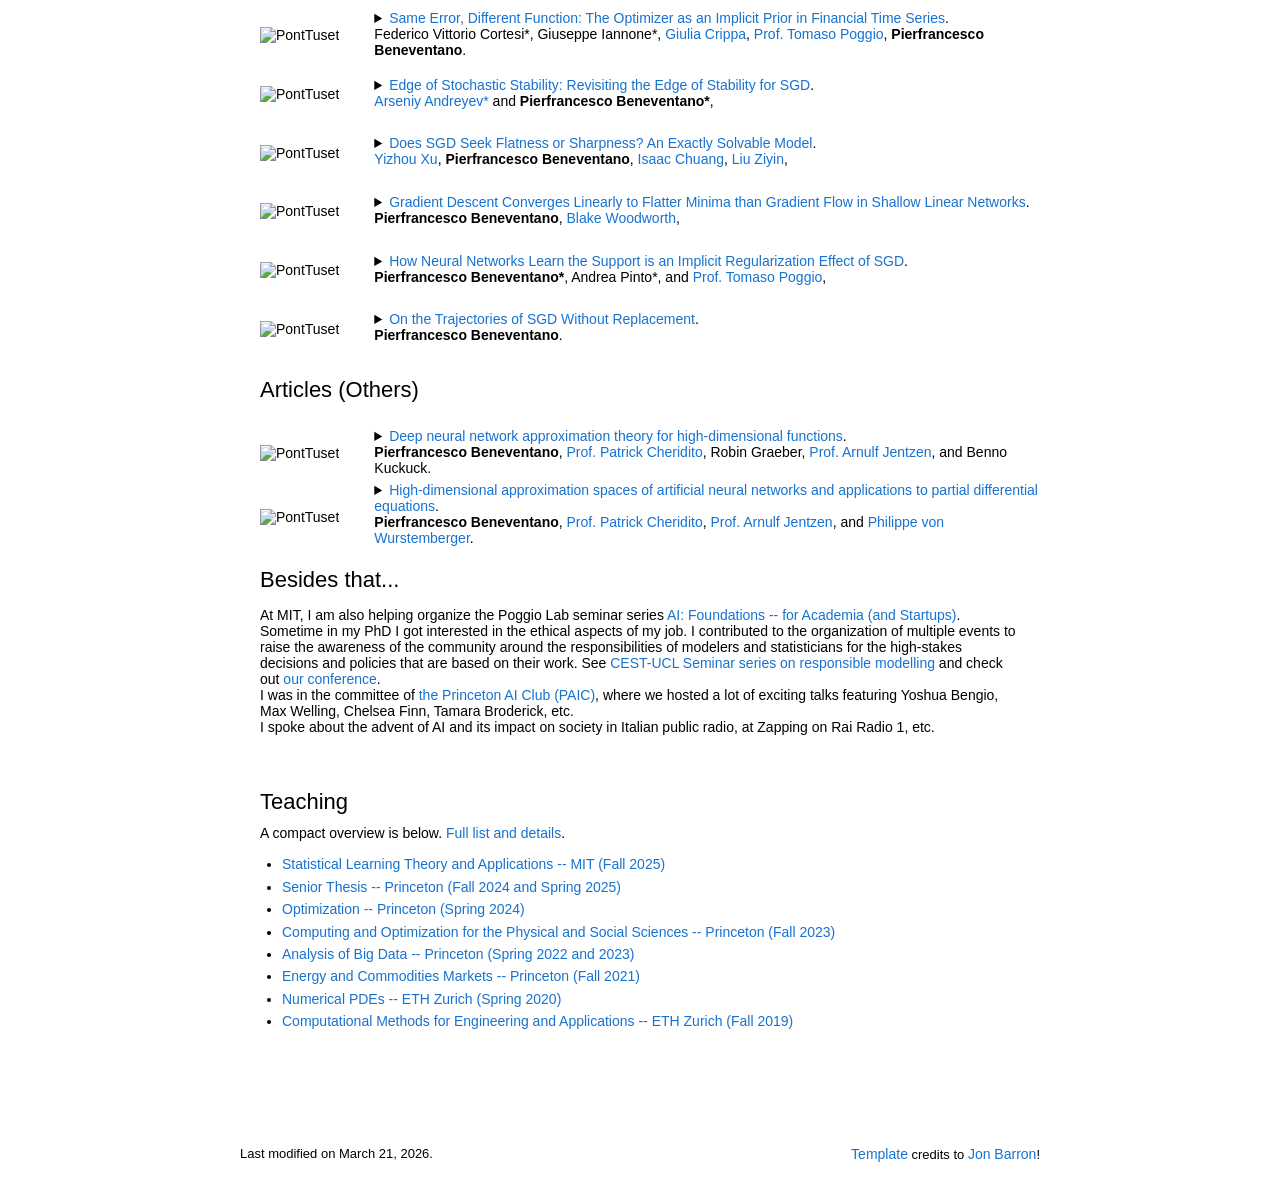
==== commit 6906f66a: "Update index.html" ====
--- a/index.html
+++ b/index.html
@@ -209,6 +209,59 @@
           <table
             style="width:100%;border:0px;border-spacing:0px;border-collapse:separate;margin-right:auto;margin-left:auto;">
             <tbody>
+              <tr>
+                <td style="padding:20px;width:15%;vertical-align:middle">
+                  <div class="agent-thumb-card">
+                    <span>Boosting</span>
+                    <small>Weak reasoning models</small>
+                  </div>
+                </td>
+                <td width="75%" valign="middle">
+                  <details>
+                    <summary>
+                      <a href="https://doi.org/10.48550/arXiv.2605.14163" class="links">
+                        Agentic Systems as Boosting Weak Reasoning Models</a>.
+                      <br>
+                      Varun Sunkaraneni,
+                      <strong>Pierfrancesco Beneventano</strong>,
+                      Riccardo Neumarker,
+                      <a href="https://scholar.google.com/citations?user=WgAGy7wAAAAJ" class="links">Tomaso Poggio</a>,
+                      <a href="https://tomergalanti.github.io/" class="links">Tomer Galanti</a>.
+                      <br>
+                    </summary>
+                    <br>
+                    TL;DR: committees can substantially boost weak reasoning models, but not simply because \"more agents help\".
+                    The key bottleneck is reliable selection: good proposals are often already present, and progress depends on local soundness signals
+                    such as execution, proof checking, tests, or constraint solving that let critics and comparators recover them.
+                  </details>
+                </td>
+              </tr>
+              <tr>
+                <td style="padding:20px;width:15%;vertical-align:middle">
+                  <div class="agent-thumb-card">
+                    <span>Code</span>
+                    <small>Distribution-aware solvers</small>
+                  </div>
+                </td>
+                <td width="75%" valign="middle">
+                  <details>
+                    <summary>
+                      <a href="https://doi.org/10.48550/arXiv.2605.14141" class="links">
+                        Distribution-Aware Algorithm Design with LLM Agents</a>.
+                      <br>
+                      Saharsh Koganti,
+                      Priyadarsi Mishra,
+                      <strong>Pierfrancesco Beneventano</strong>,
+                      <a href="https://tomergalanti.github.io/" class="links">Tomer Galanti</a>.
+                      <br>
+                    </summary>
+                    <br>
+                    TL;DR: we study learning when the output is executable solver code rather than a predictor, so runtime matters in addition to correctness.
+                    The theory shows that reusable distribution-specific solver hints can be learned and compiled into specialized code,
+                    and the experiments show that LLM code agents can synthesize much faster high-quality solvers on structured optimization distributions.
+                  </details>
+                </td>
+              </tr>
               <tr>
                 <td style="padding:20px;width:15%;vertical-align:middle">
                   <div class="agent-thumb-card">
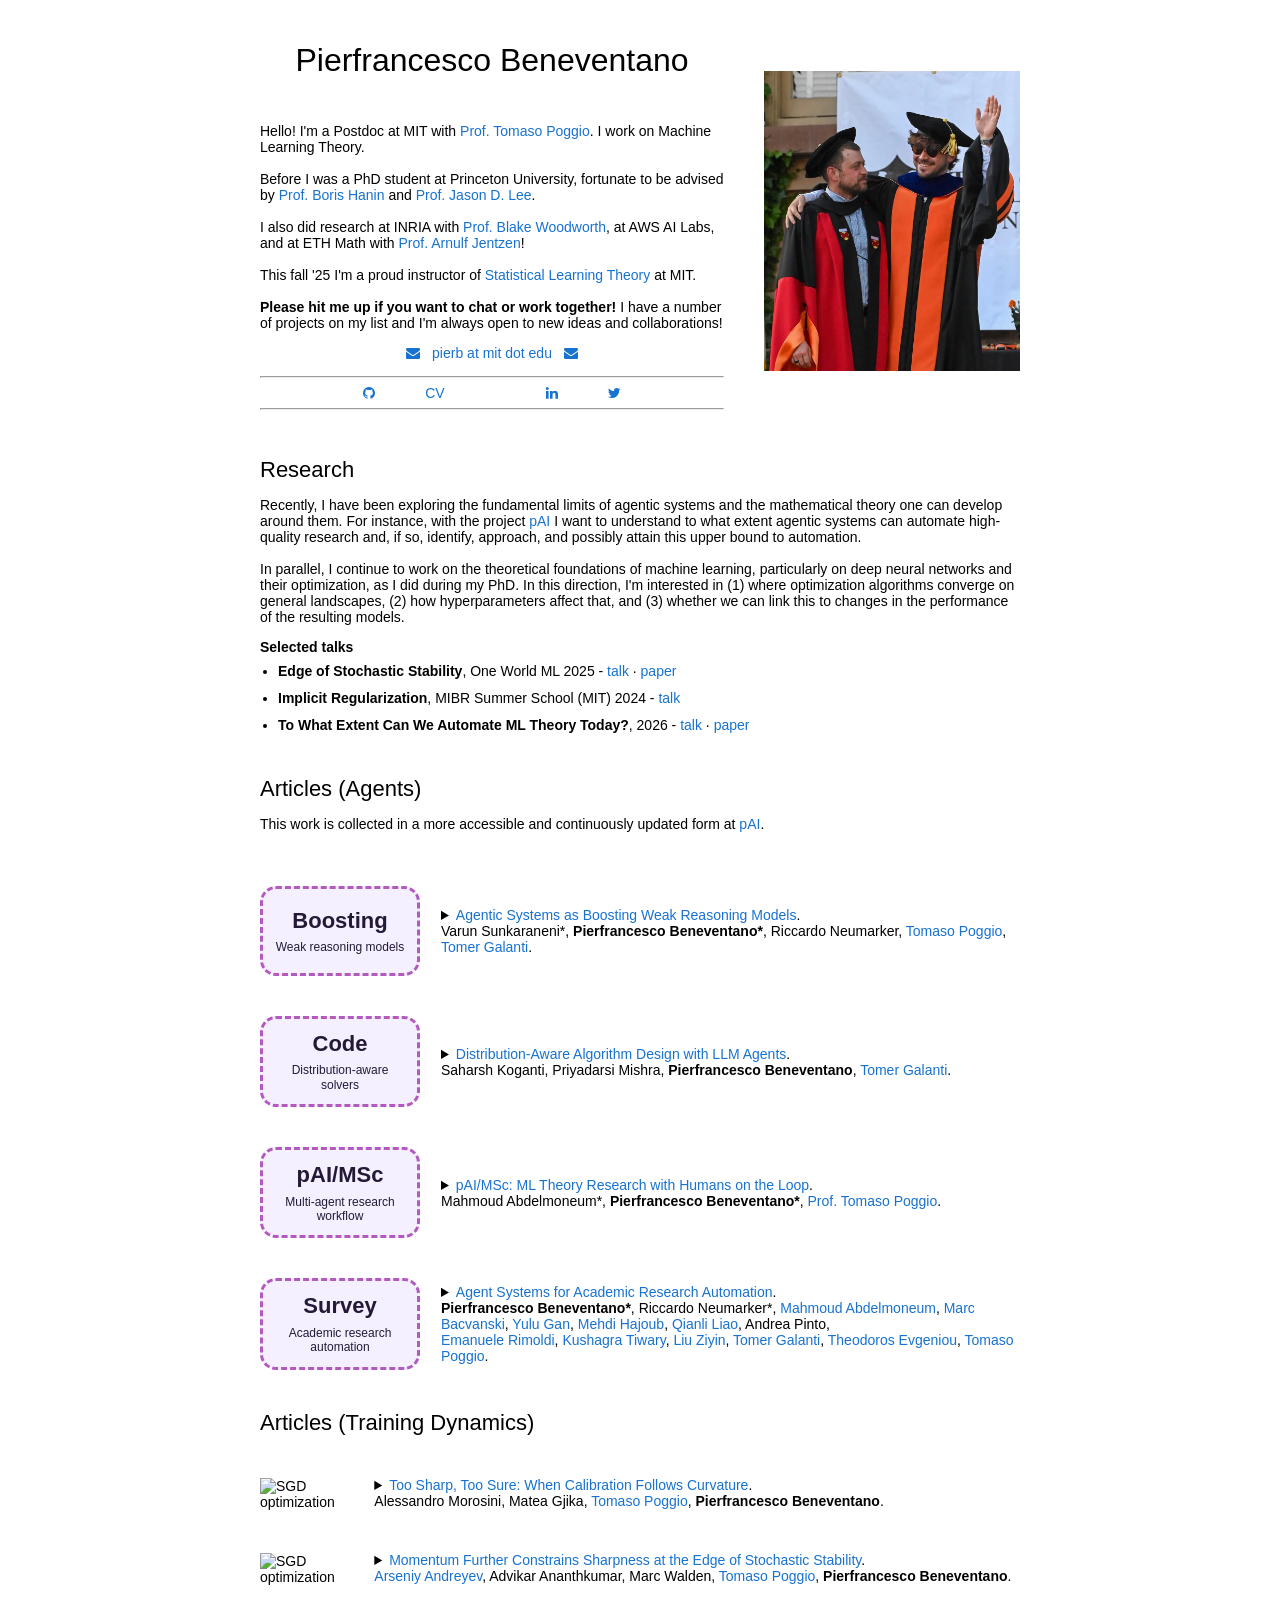
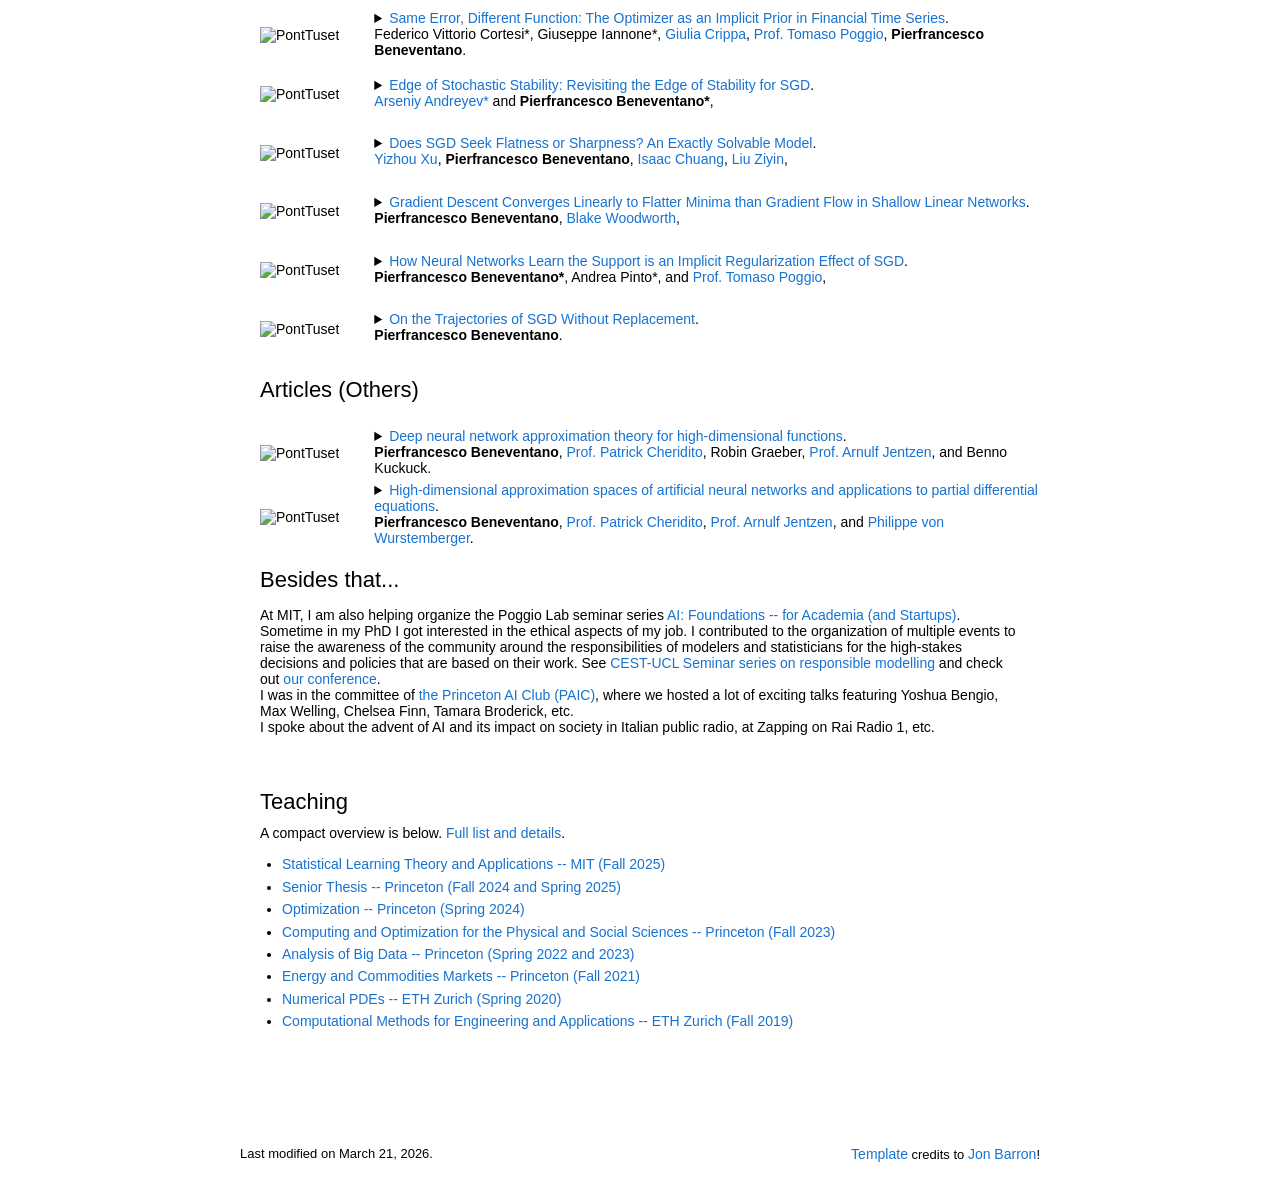
==== commit 33d9c64e: "Update index.html" ====
--- a/index.html
+++ b/index.html
@@ -222,15 +222,15 @@
                       <a href="https://doi.org/10.48550/arXiv.2605.14163" class="links">
                         Agentic Systems as Boosting Weak Reasoning Models</a>.
                       <br>
-                      Varun Sunkaraneni,
-                      <strong>Pierfrancesco Beneventano</strong>,
+                      Varun Sunkaraneni*,
+                      <strong>Pierfrancesco Beneventano*</strong>,
                       Riccardo Neumarker,
                       <a href="https://scholar.google.com/citations?user=WgAGy7wAAAAJ" class="links">Tomaso Poggio</a>,
                       <a href="https://tomergalanti.github.io/" class="links">Tomer Galanti</a>.
                       <br>
                     </summary>
                     <br>
-                    TL;DR: committees can substantially boost weak reasoning models, but not simply because \"more agents help\".
+                    TL;DR: committees can substantially boost weak reasoning models, but not simply because "more agents help".
                     The key bottleneck is reliable selection: good proposals are often already present, and progress depends on local soundness signals
                     such as execution, proof checking, tests, or constraint solving that let critics and comparators recover them.
                   </details>
@@ -303,7 +303,7 @@
                         Agent Systems for Academic Research Automation</a>.
                       <br>
                       <strong>Pierfrancesco Beneventano*</strong>, Riccardo Neumarker*, <a href="https://superurop.mit.edu/scholars/mahmoud-abdelmoneum/" class="links">Mahmoud Abdelmoneum</a>, <a href="https://www.mbacvanski.xyz/" class="links">Marc Bacvanski</a>, <a href="https://poggio-lab.mit.edu/people/yulu-gan/" class="links">Yulu Gan</a>,
-                      <a href="https://people.epfl.ch/mehdi.hajoub" class="links">Mehdi Hajoub</a>, <a href="https://poggio-lab.mit.edu/people/qianli-liao/" class="links">Qianli Liao</a>,
+                      <a href="https://people.epfl.ch/mehdi.hajoub" class="links">Mehdi Hajoub</a>, <a href="https://poggio-lab.mit.edu/people/qianli-liao/" class="links">Qianli Liao</a>, Andrea Pinto,
                       <br>
                       <a href="https://www.linkedin.com/in/emanuele-rimoldi" class="links">Emanuele Rimoldi</a>, <a href="https://www.kushagratiwary.com/" class="links">Kushagra Tiwary</a>, <a href="https://scholar.google.com/citations?user=P5fPJ1oAAAAJ" class="links">Liu Ziyin</a>, <a href="https://tomergalanti.github.io/" class="links">Tomer Galanti</a>, <a href="https://www.insead.edu/faculty/theodoros-evgeniou" class="links">Theodoros Evgeniou</a>,
                       <a href="https://scholar.google.com/citations?user=WgAGy7wAAAAJ" class="links">Tomaso Poggio</a>.
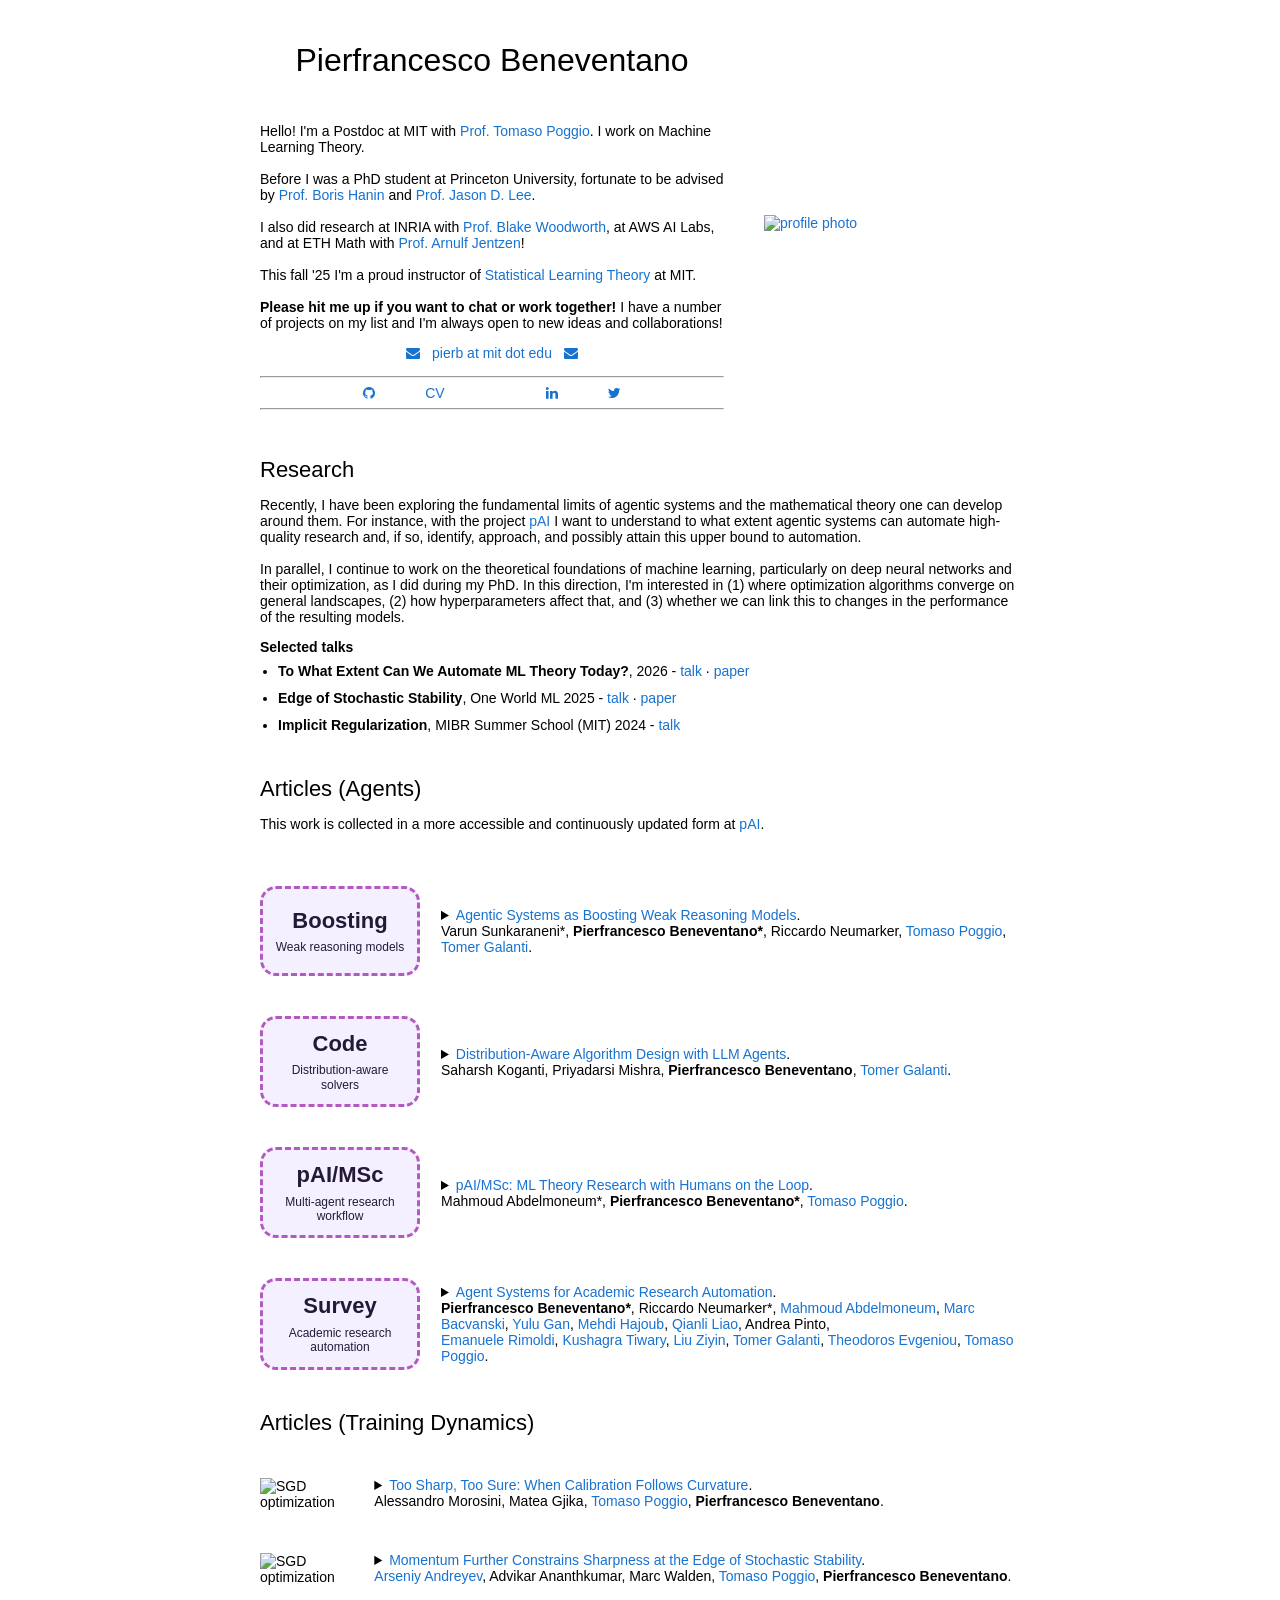
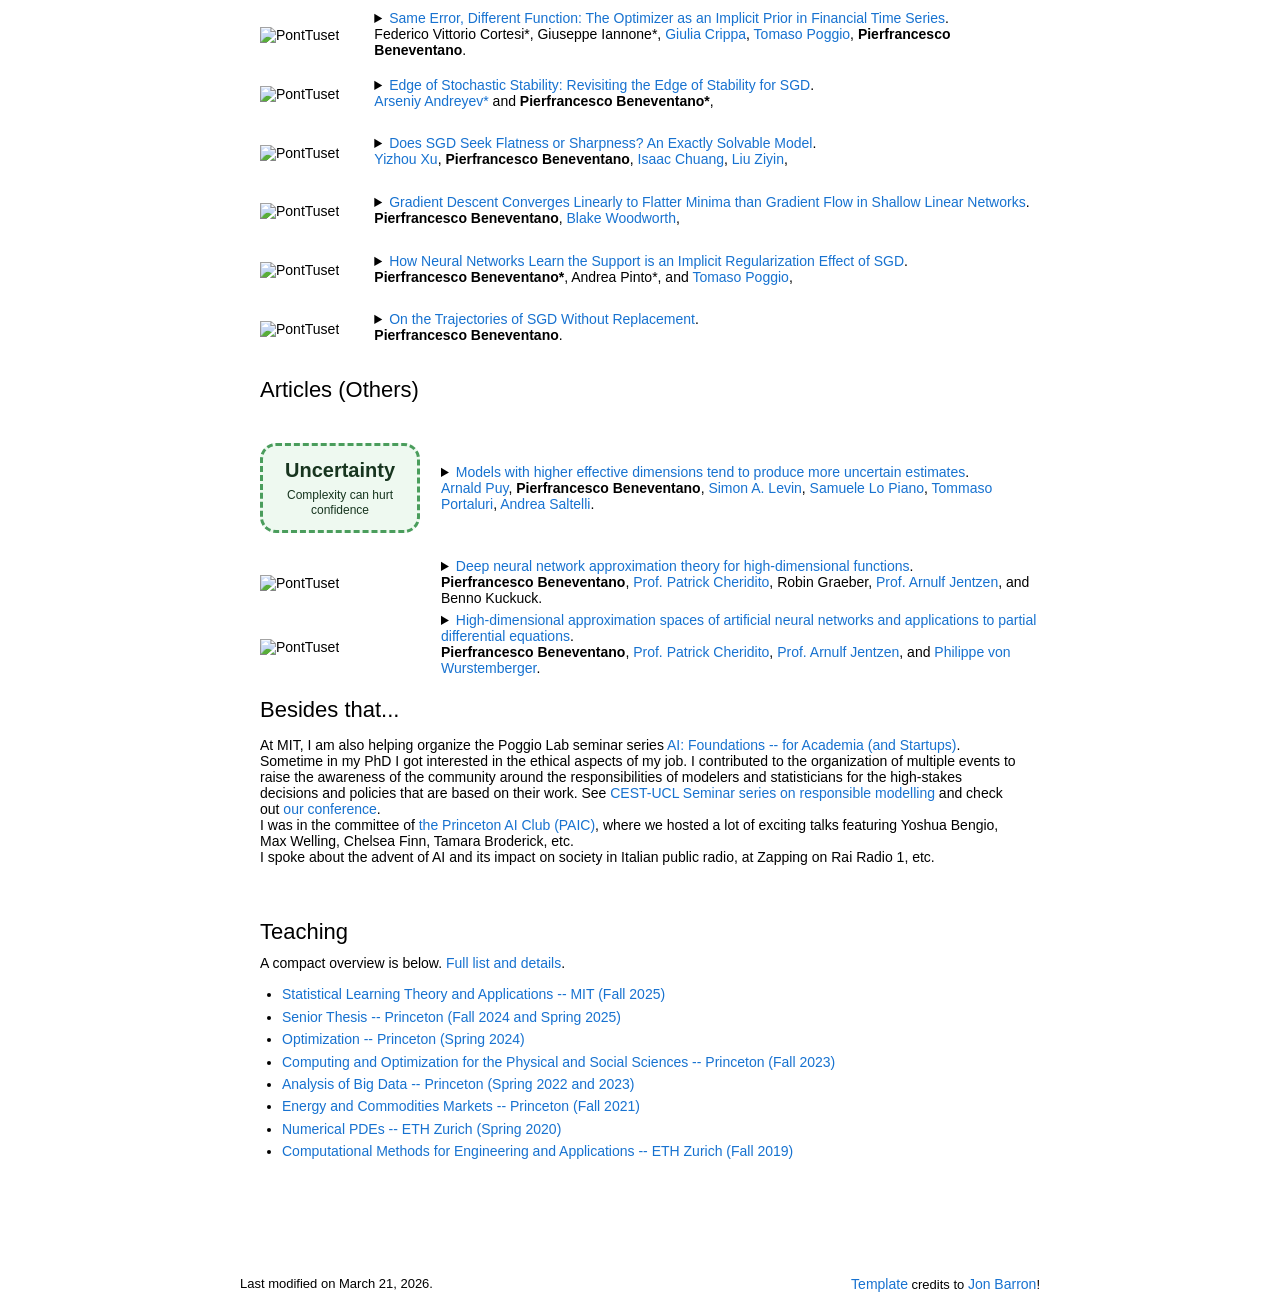
==== commit 666c7566: "updates to the papers" ====
--- a/index.html
+++ b/index.html
@@ -161,6 +161,12 @@
                   <p class="research-subsection"><strong>Selected talks</strong></p>
                   <ul class="compact-talks">
                     <li>
+                      <span class="talk-title">To What Extent Can We Automate ML Theory Today?</span>, 2026 -
+                      <a href="https://www.youtube.com/watch?v=fPe4wynV-Rc" class="links">talk</a>
+                      ·
+                      <a href="https://cbmm.mit.edu/sites/default/files/publications/CBMM%20Memo%20160.pdf" class="links">paper</a>
+                    </li>
+                    <li>
                       <span class="talk-title">Edge of Stochastic Stability</span>, One World ML 2025 -
                       <a href="https://www.youtube.com/watch?v=SJqTSuQMXDs" class="links">talk</a>
                       ·
@@ -170,12 +176,6 @@
                       <span class="talk-title">Implicit Regularization</span>, MIBR Summer School (MIT) 2024 -
                       <a href="https://www.youtube.com/watch?v=G70dA2tmbu0" class="links">talk</a>
                     </li>
-                    <li>
-                      <span class="talk-title">To What Extent Can We Automate ML Theory Today?</span>, 2026 -
-                      <a href="https://www.youtube.com/watch?v=fPe4wynV-Rc" class="links">talk</a>
-                      ·
-                      <a href="https://cbmm.mit.edu/sites/default/files/publications/CBMM%20Memo%20160.pdf" class="links">paper</a>
-                    </li>
                   </ul>
                 </td>
                 
@@ -277,7 +277,7 @@
                       <br>
                       Mahmoud Abdelmoneum*,
                       <strong>Pierfrancesco Beneventano*</strong>,
-                      <a href="https://scholar.google.com/citations?user=WgAGy7wAAAAJ" class="links">Prof. Tomaso Poggio</a>.
+                      <a href="https://scholar.google.com/citations?user=WgAGy7wAAAAJ" class="links">Tomaso Poggio</a>.
                       <br>
                     </summary>
                     <br>
@@ -404,7 +404,7 @@
                         Federico Vittorio Cortesi*,
                         Giuseppe Iannone*,
                         <a href="https://sites.google.com/view/giuliacrippa/" class="links">Giulia Crippa</a>,
-                        <a href="https://scholar.google.com/citations?user=WgAGy7wAAAAJ" class="links">Prof. Tomaso Poggio</a>,
+                        <a href="https://scholar.google.com/citations?user=WgAGy7wAAAAJ" class="links">Tomaso Poggio</a>,
                         <strong>Pierfrancesco Beneventano</strong>.
                         <br>
                     </summary>
@@ -506,7 +506,7 @@
                         <strong>
                         Pierfrancesco Beneventano*</strong>,  
                         Andrea Pinto*, and
-                        <a href="https://scholar.google.com/citations?user=WgAGy7wAAAAJ" class="links">Prof. Tomaso Poggio</a>, 
+                        <a href="https://scholar.google.com/citations?user=WgAGy7wAAAAJ" class="links">Tomaso Poggio</a>, 
                         <br>
                     </summary>
                   <!-- <p id="hidden_paper_1" style="display:none"> -->
@@ -567,6 +567,35 @@
             style="width:100%;border:0px;border-spacing:0px;border-collapse:separate;margin-right:auto;margin-left:auto;">
           <tbody>
 
+
+              <tr>
+                <td style="padding:20px;width:15%;vertical-align:middle">
+                  <div class="other-thumb-card">
+                    <span>Uncertainty</span>
+                    <small>Complexity can hurt confidence</small>
+                  </div>
+                </td>
+                <td width="75%" valign="middle">
+                  <details>
+                    <summary>
+                      <a href="https://www.science.org/doi/full/10.1126/sciadv.abn9450" class="links">
+                        Models with higher effective dimensions tend to produce more uncertain estimates</a>.
+                        <br>
+                        <a href="https://www.birmingham.ac.uk/staff/profiles/gees/puy-arnald" class="links">Arnald Puy</a>,
+                        <strong>Pierfrancesco Beneventano</strong>,
+                        <a href="https://eeb.princeton.edu/people/simon-levin" class="links">Simon A. Levin</a>,
+                        <a href="https://pg.edu.pl/en/p/samuele-lo%20piano-1588406" class="links">Samuele Lo Piano</a>,
+                        <a href="https://www.scienzainrete.it/autori/portaluri/2517" class="links">Tommaso Portaluri</a>,
+                        <a href="https://www.andreasaltelli.eu/" class="links">Andrea Saltelli</a>.
+                        <br>
+                    </summary>
+                    <br>
+                    TL;DR: making a model more detailed can actually make its estimates less certain, not more.
+                    Using ANOVA and effective-dimension arguments, we show that added mechanisms often increase the number of influential parameters
+                    and higher-order interactions, so tracking effective dimension helps decide when extra complexity is actually justified.
+                  </details>
+                </td>
+              </tr>
 
 
               <tr>
--- a/stylesheet.css
+++ b/stylesheet.css
@@ -180,6 +180,33 @@
   font-size: 12px;
 }
 
+.other-thumb-card {
+  width: 160px;
+  min-height: 90px;
+  box-sizing: border-box;
+  padding: 12px 10px;
+  border: 3px dashed #4a9d5c;
+  border-radius: 16px;
+  background: #eef9f0;
+  color: #17351f;
+  display: flex;
+  flex-direction: column;
+  align-items: center;
+  justify-content: center;
+  text-align: center;
+  line-height: 1.2;
+}
+
+.other-thumb-card span {
+  font-size: 20px;
+  font-weight: 700;
+}
+
+.other-thumb-card small {
+  margin-top: 6px;
+  font-size: 12px;
+}
+
 .scholar-link {
   display: inline-flex;
   align-items: center;
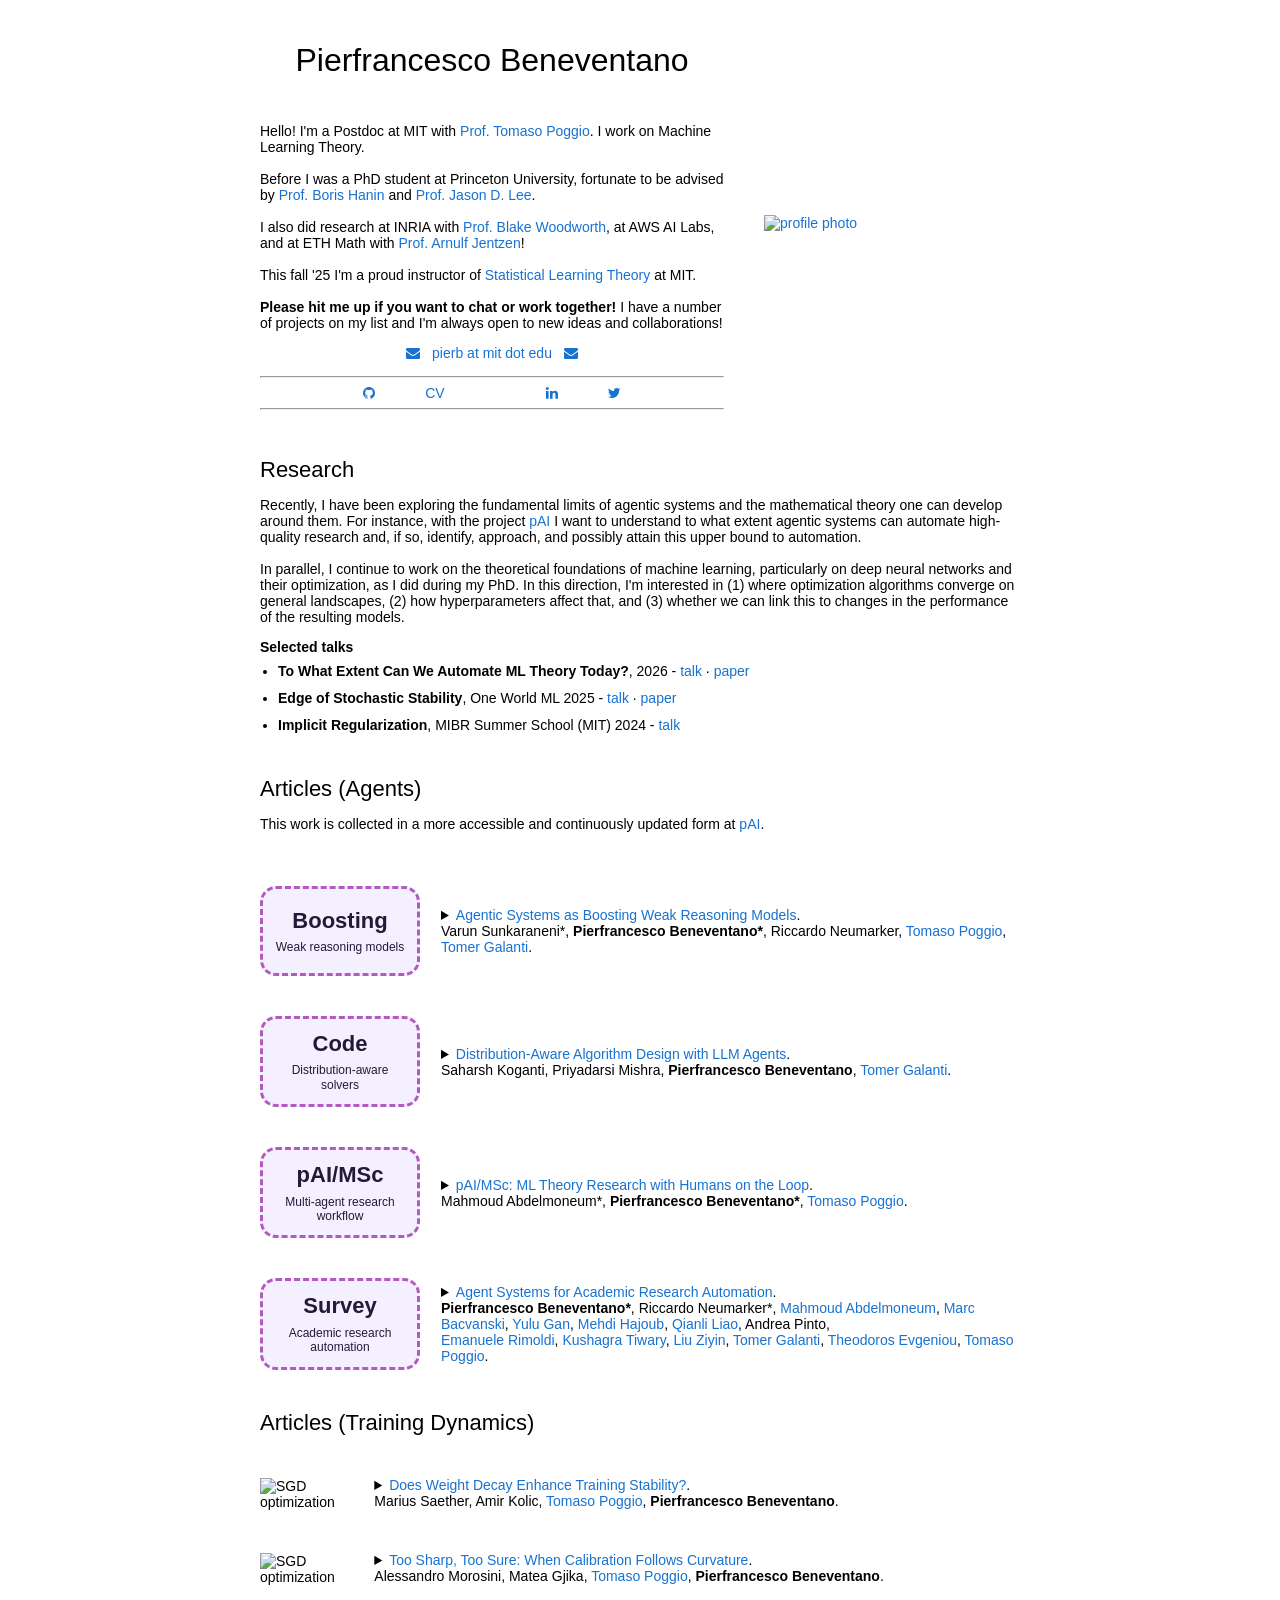
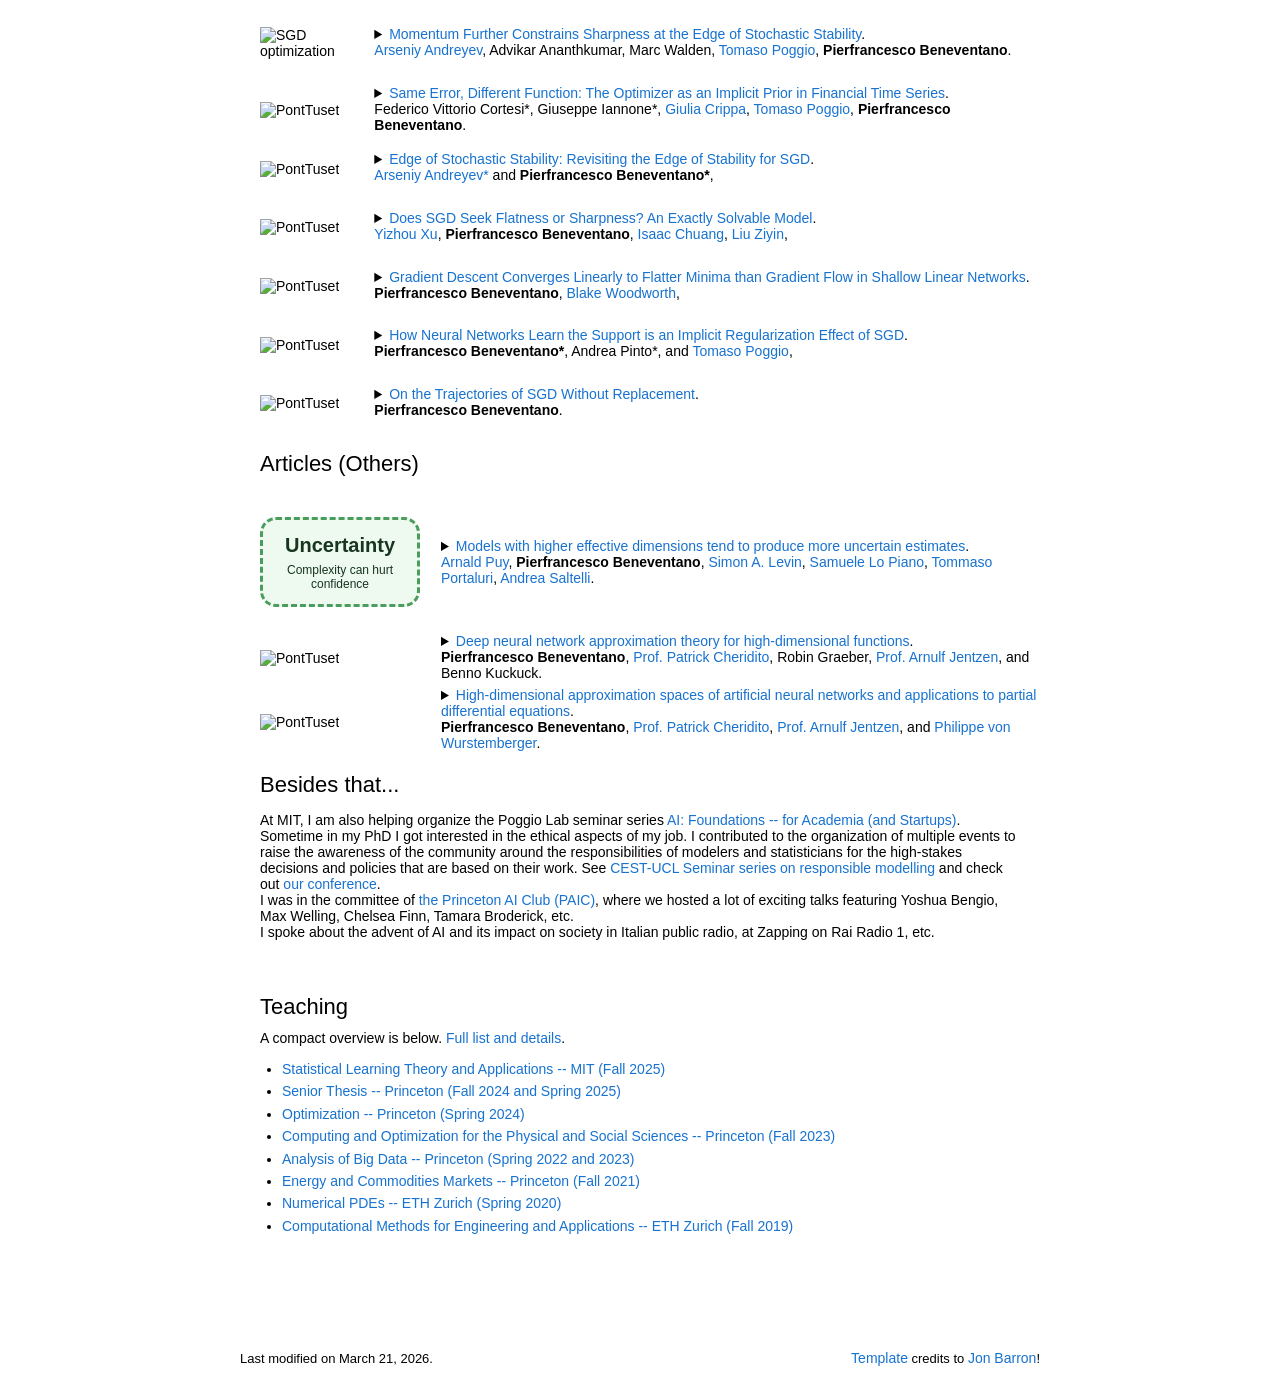
==== commit dce45430: "Update index.html" ====
--- a/index.html
+++ b/index.html
@@ -339,6 +339,30 @@
             style="width:100%;border:0px;border-spacing:0px;border-collapse:separate;margin-right:auto;margin-left:auto;">
             <tbody>
 
+
+              <tr>
+                <td style="padding:20px;width:15%;vertical-align:middle">
+                  <img src="images/SGD.png" alt="SGD optimization" style="border-style: none;width:160px; height:45px; background-position:center; padding-top:2pt;">
+                </td>
+                <td width="75%" valign="middle">
+                  <details>
+                    <summary>
+                      <a href="https://doi.org/10.48550/arXiv.2605.16622" class="links">
+                        Does Weight Decay Enhance Training Stability?</a>.
+                        <br>
+                        Marius Saether,
+                        Amir Kolic,
+                        <a href="https://scholar.google.com/citations?user=WgAGy7wAAAAJ" class="links">Tomaso Poggio</a>,
+                        <strong>Pierfrancesco Beneventano</strong>.
+                        <br>
+                    </summary>
+                    <br>
+                    TL;DR: weight decay does stabilize training, but through a more nuanced mechanism than classical regularization heuristics suggest.
+                    We show that it slows progressive sharpening and can induce an architecture-dependent phase transition, with distinct effects in CNNs and MLPs
+                    and direct consequences for both parameter-space and function-space stability near the Edge of Stability.
+                  </details>
+                </td>
+              </tr>
 
               <tr>
                 <td style="padding:20px;width:15%;vertical-align:middle">
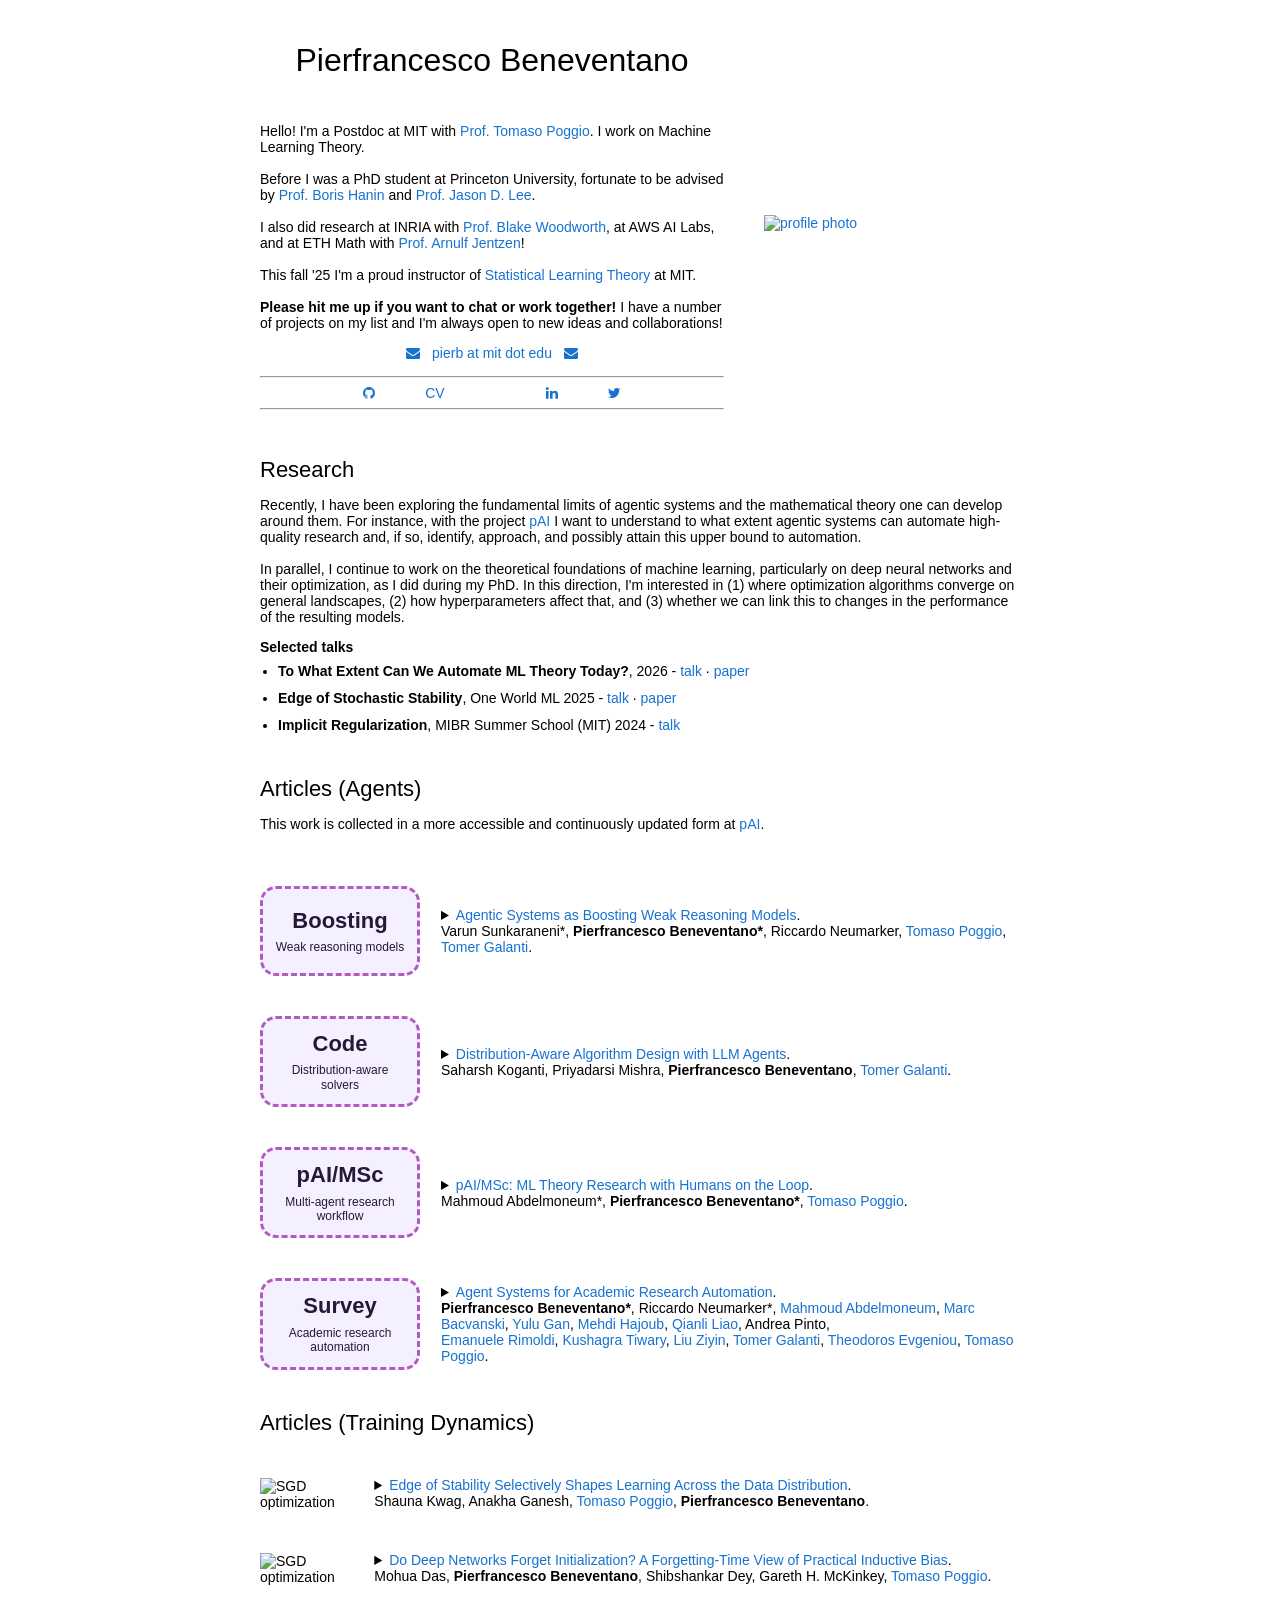
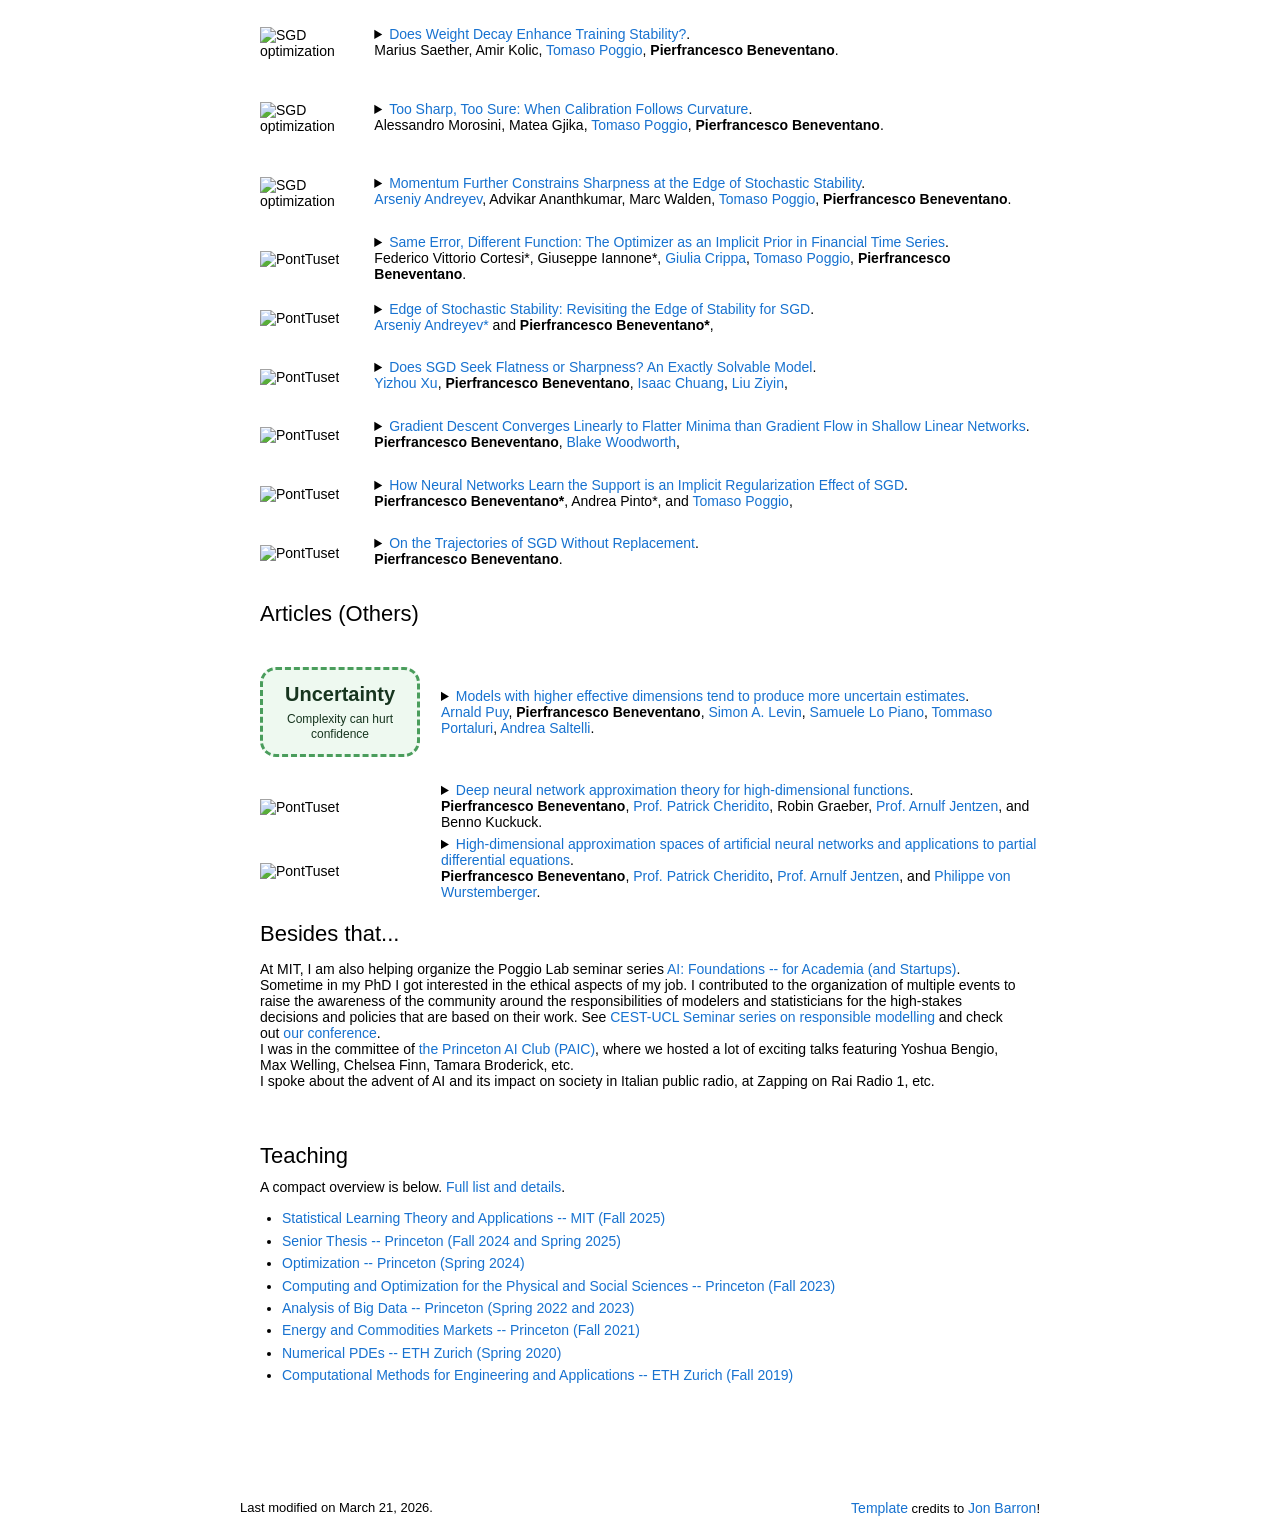
==== commit 0099b44c: "Update index.html" ====
--- a/index.html
+++ b/index.html
@@ -339,6 +339,55 @@
             style="width:100%;border:0px;border-spacing:0px;border-collapse:separate;margin-right:auto;margin-left:auto;">
             <tbody>
 
+
+              <tr>
+                <td style="padding:20px;width:15%;vertical-align:middle">
+                  <img src="images/SGD.png" alt="SGD optimization" style="border-style: none;width:160px; height:45px; background-position:center; padding-top:2pt;">
+                </td>
+                <td width="75%" valign="middle">
+                  <details>
+                    <summary>
+                      <a href="https://doi.org/10.48550/arXiv.2606.04212" class="links">
+                        Edge of Stability Selectively Shapes Learning Across the Data Distribution</a>.
+                        <br>
+                        Shauna Kwag,
+                        Anakha Ganesh,
+                        <a href="https://scholar.google.com/citations?user=WgAGy7wAAAAJ" class="links">Tomaso Poggio</a>,
+                        <strong>Pierfrancesco Beneventano</strong>.
+                        <br>
+                    </summary>
+                    <br>
+                    TL;DR: the Edge of Stability does not just act globally; it redistributes learning unevenly across groups in the data distribution.
+                    We show that groups benefit when their aggregate gradients align with the top Hessian direction and remain non-vanishing over time,
+                    revealing EoS as a mechanism that allocates learning progress rather than only a stability boundary.
+                  </details>
+                </td>
+              </tr>
+
+              <tr>
+                <td style="padding:20px;width:15%;vertical-align:middle">
+                  <img src="images/SGD.png" alt="SGD optimization" style="border-style: none;width:160px; height:45px; background-position:center; padding-top:2pt;">
+                </td>
+                <td width="75%" valign="middle">
+                  <details>
+                    <summary>
+                      <a href="https://doi.org/10.48550/arXiv.2605.29152" class="links">
+                        Do Deep Networks Forget Initialization? A Forgetting-Time View of Practical Inductive Bias</a>.
+                        <br>
+                        Mohua Das,
+                        <strong>Pierfrancesco Beneventano</strong>,
+                        Shibshankar Dey,
+                        Gareth H. McKinkey,
+                        <a href="https://scholar.google.com/citations?user=WgAGy7wAAAAJ" class="links">Tomaso Poggio</a>.
+                        <br>
+                    </summary>
+                    <br>
+                    TL;DR: trained networks do not always forget initialization: low-learning-rate SGD can retain strong initialization memory even after interpolation.
+                    In contrast, Adam-like methods and explicit norm control largely erase this dependence,
+                    suggesting that practical inductive bias is the architectural prior filtered by the forgetting dynamics of training.
+                  </details>
+                </td>
+              </tr>
 
               <tr>
                 <td style="padding:20px;width:15%;vertical-align:middle">
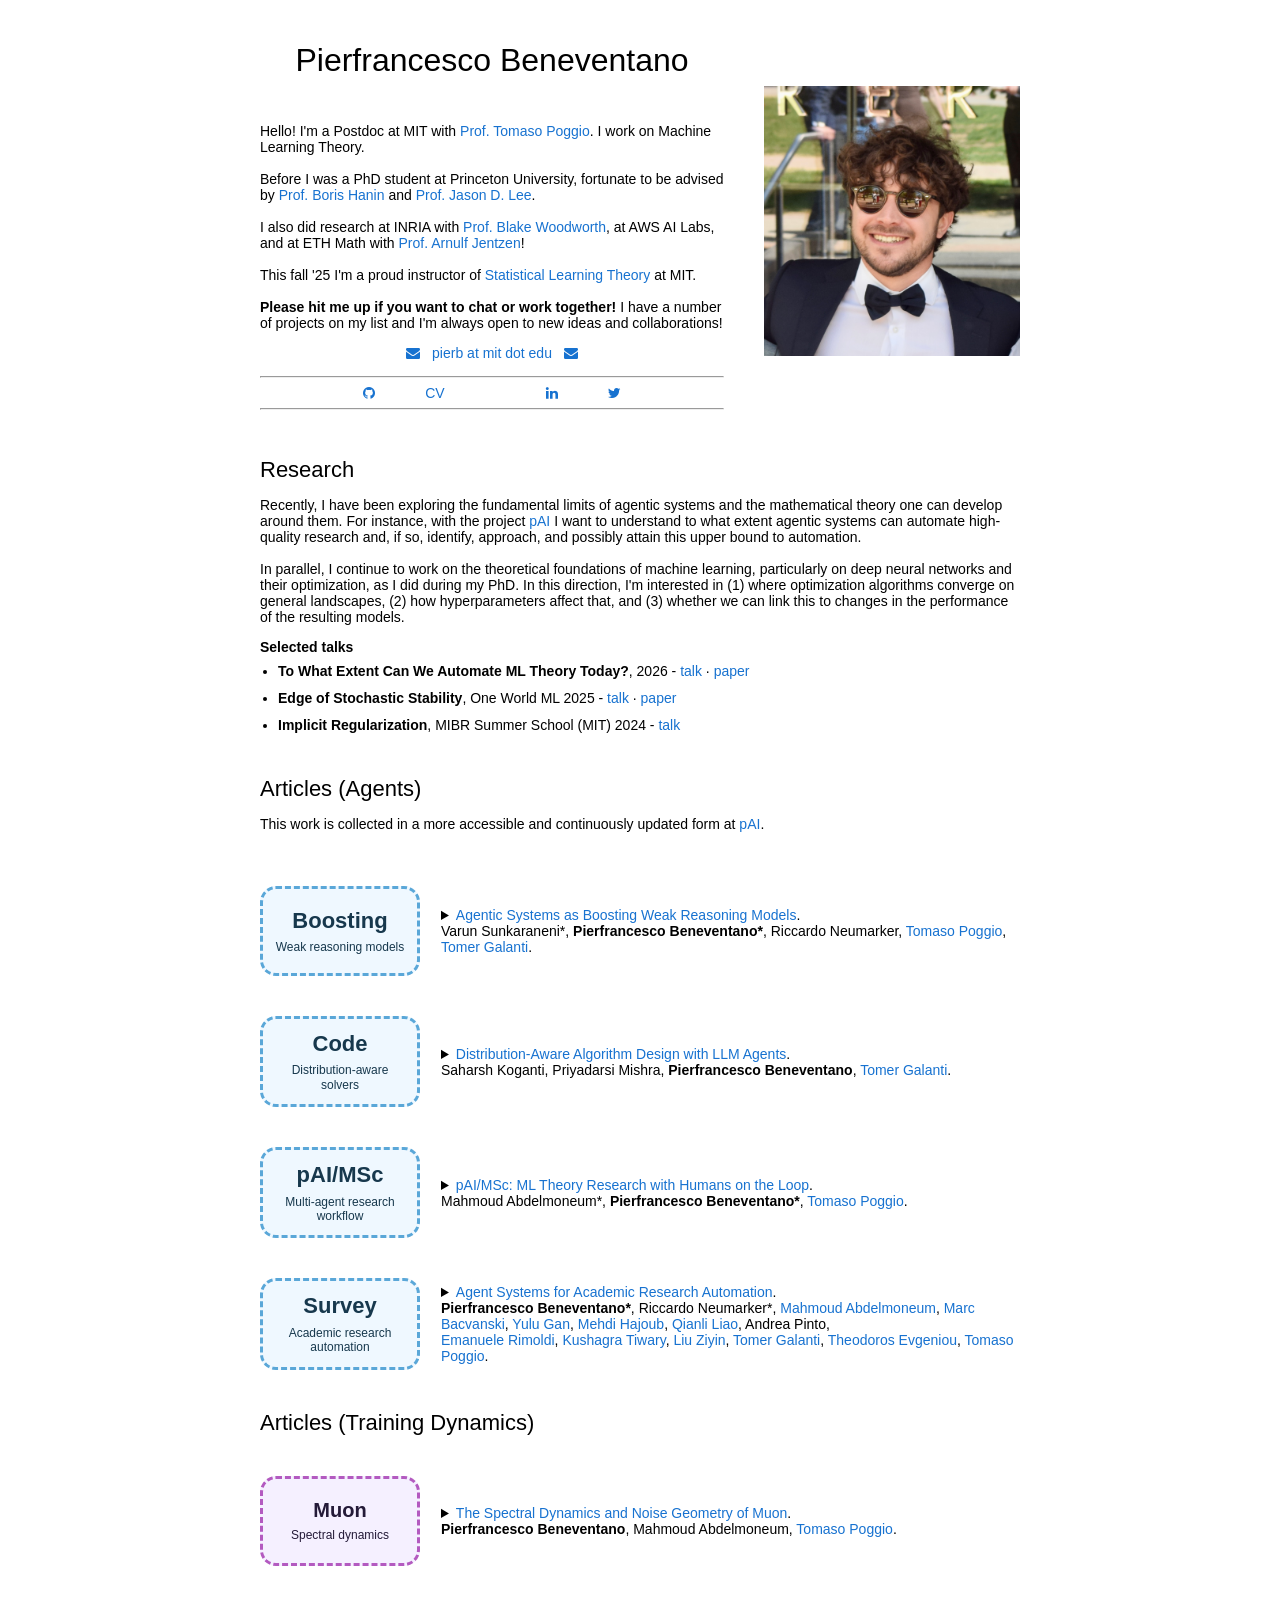
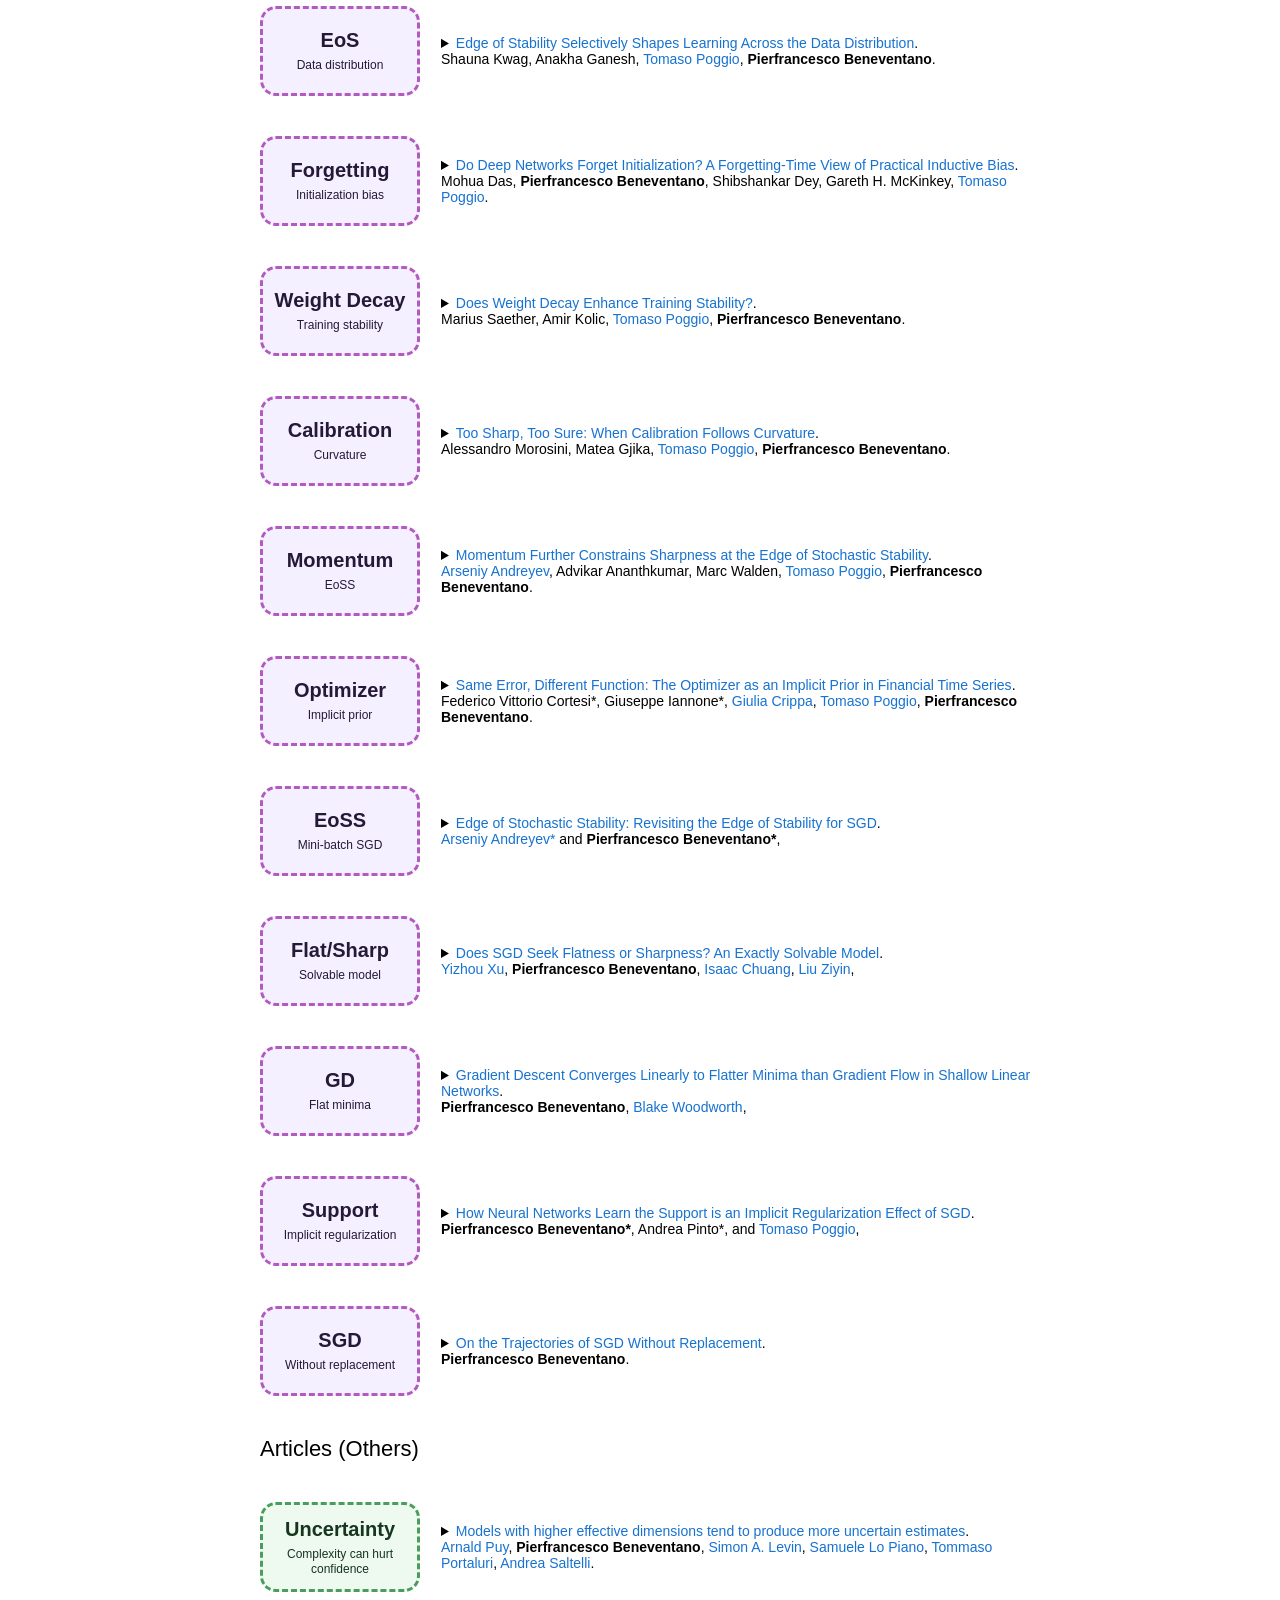
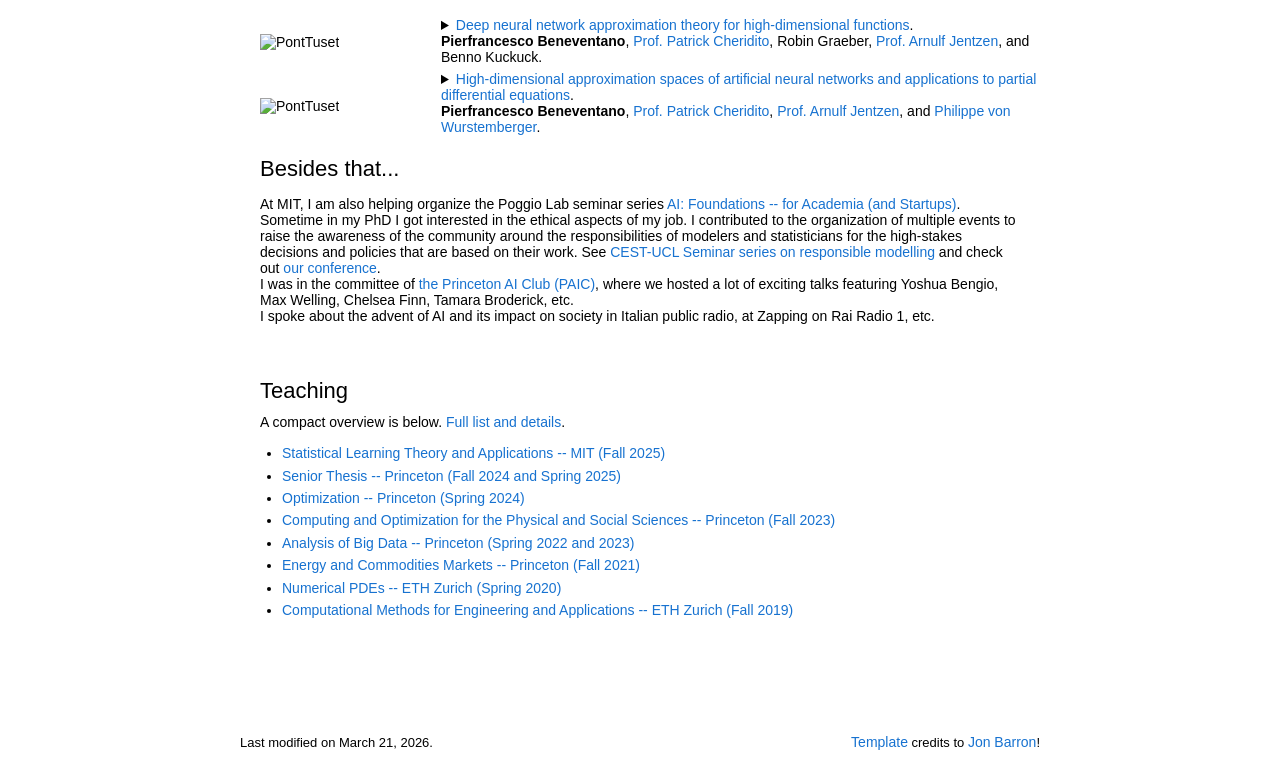
==== commit a0cbf64e: "Updated + notes page" ====
--- a/index.html
+++ b/index.html
@@ -28,7 +28,7 @@
   <link rel="stylesheet" href="https://cdnjs.cloudflare.com/ajax/libs/font-awesome/4.7.0/css/font-awesome.min.css">
   <!-- <link rel="stylesheet" href="//use.fontawesome.com/releases/v5.0.7/css/all.css"> -->
 
-  <link rel="stylesheet" type="text/css" href="stylesheet.css">
+  <link rel="stylesheet" type="text/css" href="stylesheet.css?v=20260623-palette2">
 
   <!-- Icon for the browser tab -->
   <link rel="icon" type="image/png" href="/images/princeton.png"/>
@@ -342,7 +342,37 @@
 
               <tr>
                 <td style="padding:20px;width:15%;vertical-align:middle">
-                  <img src="images/SGD.png" alt="SGD optimization" style="border-style: none;width:160px; height:45px; background-position:center; padding-top:2pt;">
+                  <div class="training-thumb-card">
+                    <span>Muon</span>
+                    <small>Spectral dynamics</small>
+                  </div>
+                </td>
+                <td width="75%" valign="middle">
+                  <details>
+                    <summary>
+                      <a href="https://doi.org/10.48550/arXiv.2606.08388" class="links">
+                        The Spectral Dynamics and Noise Geometry of Muon</a>.
+                        <br>
+                        <strong>Pierfrancesco Beneventano</strong>,
+                        Mahmoud Abdelmoneum,
+                        <a href="https://scholar.google.com/citations?user=WgAGy7wAAAAJ" class="links">Tomaso Poggio</a>.
+                        <br>
+                    </summary>
+                    <br>
+                    TL;DR: Muon is not just gradient rescaling or low-rank regularization; its polar update creates a flat-update-spectrum bias.
+                    We derive singular-value dynamics showing when spectra flatten, separate this effect from norm-matched gradient descent and nuclear-norm explanations,
+                    and find regime-dependent behavior: helpful in small NanoGPT pretraining but not universally superior across architectures.
+                  </details>
+                </td>
+              </tr>
+
+
+              <tr>
+                <td style="padding:20px;width:15%;vertical-align:middle">
+                  <div class="training-thumb-card">
+                    <span>EoS</span>
+                    <small>Data distribution</small>
+                  </div>
                 </td>
                 <td width="75%" valign="middle">
                   <details>
@@ -366,7 +396,10 @@
 
               <tr>
                 <td style="padding:20px;width:15%;vertical-align:middle">
-                  <img src="images/SGD.png" alt="SGD optimization" style="border-style: none;width:160px; height:45px; background-position:center; padding-top:2pt;">
+                  <div class="training-thumb-card">
+                    <span>Forgetting</span>
+                    <small>Initialization bias</small>
+                  </div>
                 </td>
                 <td width="75%" valign="middle">
                   <details>
@@ -391,7 +424,10 @@
 
               <tr>
                 <td style="padding:20px;width:15%;vertical-align:middle">
-                  <img src="images/SGD.png" alt="SGD optimization" style="border-style: none;width:160px; height:45px; background-position:center; padding-top:2pt;">
+                  <div class="training-thumb-card">
+                    <span>Weight Decay</span>
+                    <small>Training stability</small>
+                  </div>
                 </td>
                 <td width="75%" valign="middle">
                   <details>
@@ -415,7 +451,10 @@
 
               <tr>
                 <td style="padding:20px;width:15%;vertical-align:middle">
-                  <img src="images/SGD.png" alt="SGD optimization" style="border-style: none;width:160px; height:45px; background-position:center; padding-top:2pt;">
+                  <div class="training-thumb-card">
+                    <span>Calibration</span>
+                    <small>Curvature</small>
+                  </div>
                 </td>
                 <td width="75%" valign="middle">
                   <details>
@@ -439,7 +478,10 @@
 
               <tr>
                 <td style="padding:20px;width:15%;vertical-align:middle">
-                  <img src="images/SGD.png" alt="SGD optimization" style="border-style: none;width:160px; height:45px; background-position:center; padding-top:2pt;">
+                  <div class="training-thumb-card">
+                    <span>Momentum</span>
+                    <small>EoSS</small>
+                  </div>
                 </td>
                 <td width="75%" valign="middle">
                   <details>
@@ -466,7 +508,10 @@
                 <!-- <tr onmouseover="document.getElementById('hidden_paper_1').style.display = 'block';"
                 onmouseout="document.getElementById('hidden_paper_1').style.display='none';"> -->
                 <td style="padding:20px;width:15%;vertical-align:middle">
-                  <img src="images/SGD.png" alt="PontTuset" style="border-style: none;width:160px; height:45px; background-position:center; padding-top:2pt;">
+                  <div class="training-thumb-card">
+                    <span>Optimizer</span>
+                    <small>Implicit prior</small>
+                  </div>
                 </td>
                 <td width="75%" valign="middle">
                   <details>
@@ -492,7 +537,10 @@
                 <!-- <tr onmouseover="document.getElementById('hidden_paper_1').style.display = 'block';"
                 onmouseout="document.getElementById('hidden_paper_1').style.display='none';"> -->
                 <td style="padding:20px;width:15%;vertical-align:middle">
-                  <img src="images/SGD.png" alt="PontTuset" style="border-style: none;width:160px; height:45px; background-position:center; padding-top:2pt;">
+                  <div class="training-thumb-card">
+                    <span>EoSS</span>
+                    <small>Mini-batch SGD</small>
+                  </div>
                 </td>
                 <td width="75%" valign="middle">
                   <details>
@@ -516,7 +564,10 @@
                 <!-- <tr onmouseover="document.getElementById('hidden_paper_1').style.display = 'block';"
                 onmouseout="document.getElementById('hidden_paper_1').style.display='none';"> -->
                 <td style="padding:20px;width:15%;vertical-align:middle">
-                  <img src="images/SGD.png" alt="PontTuset" style="border-style: none;width:160px; height:45px; background-position:center; padding-top:2pt;">
+                  <div class="training-thumb-card">
+                    <span>Flat/Sharp</span>
+                    <small>Solvable model</small>
+                  </div>
                 </td>
                 <td width="75%" valign="middle">
                   <details>
@@ -543,7 +594,10 @@
                 <!-- <tr onmouseover="document.getElementById('hidden_paper_1').style.display = 'block';"
                 onmouseout="document.getElementById('hidden_paper_1').style.display='none';"> -->
                 <td style="padding:20px;width:15%;vertical-align:middle">
-                  <img src="images/SGD.png" alt="PontTuset" style="border-style: none;width:160px; height:45px; background-position:center; padding-top:2pt;">
+                  <div class="training-thumb-card">
+                    <span>GD</span>
+                    <small>Flat minima</small>
+                  </div>
                 </td>
                 <td width="75%" valign="middle">
                   <details>
@@ -568,7 +622,10 @@
                 <!-- <tr onmouseover="document.getElementById('hidden_paper_1').style.display = 'block';"
                 onmouseout="document.getElementById('hidden_paper_1').style.display='none';"> -->
                 <td style="padding:20px;width:15%;vertical-align:middle">
-                  <img src="images/SGD.png" alt="PontTuset" style="border-style: none;width:160px; height:45px; background-position:center; padding-top:2pt;">
+                  <div class="training-thumb-card">
+                    <span>Support</span>
+                    <small>Implicit regularization</small>
+                  </div>
                 </td>
                 <td width="75%" valign="middle">
                   <details>
@@ -598,7 +655,10 @@
                 onmouseout="document.getElementById('hidden_paper_1').style.display='none';"> -->
                 <td style="padding:20px;width:15%;vertical-align:middle">
                   <!-- <img style="background-image:url('images/math-cropped.jpg'); border-style:none; width:160px; height:45px; background-position:center; padding-top:2pt;"> -->
-                  <img src="images/SGD.png" alt="PontTuset" style="border-style: none;width:160px; height:45px; background-position:center; padding-top:2pt;">
+                  <div class="training-thumb-card">
+                    <span>SGD</span>
+                    <small>Without replacement</small>
+                  </div>
                 </td>
                 <td width="75%" valign="middle">
                   <details>
--- a/stylesheet.css
+++ b/stylesheet.css
@@ -154,6 +154,33 @@
 }
 
 .agent-thumb-card {
+  width: 160px;
+  min-height: 90px;
+  box-sizing: border-box;
+  padding: 12px 10px;
+  border: 3px dashed #5aa7d8;
+  border-radius: 16px;
+  background: #eff8ff;
+  color: #17384d;
+  display: flex;
+  flex-direction: column;
+  align-items: center;
+  justify-content: center;
+  text-align: center;
+  line-height: 1.2;
+}
+
+.agent-thumb-card span {
+  font-size: 22px;
+  font-weight: 700;
+}
+
+.agent-thumb-card small {
+  margin-top: 6px;
+  font-size: 12px;
+}
+
+.training-thumb-card {
   width: 160px;
   min-height: 90px;
   box-sizing: border-box;
@@ -170,12 +197,12 @@
   line-height: 1.2;
 }
 
-.agent-thumb-card span {
-  font-size: 22px;
-  font-weight: 700;
-}
-
-.agent-thumb-card small {
+.training-thumb-card span {
+  font-size: 20px;
+  font-weight: 700;
+}
+
+.training-thumb-card small {
   margin-top: 6px;
   font-size: 12px;
 }
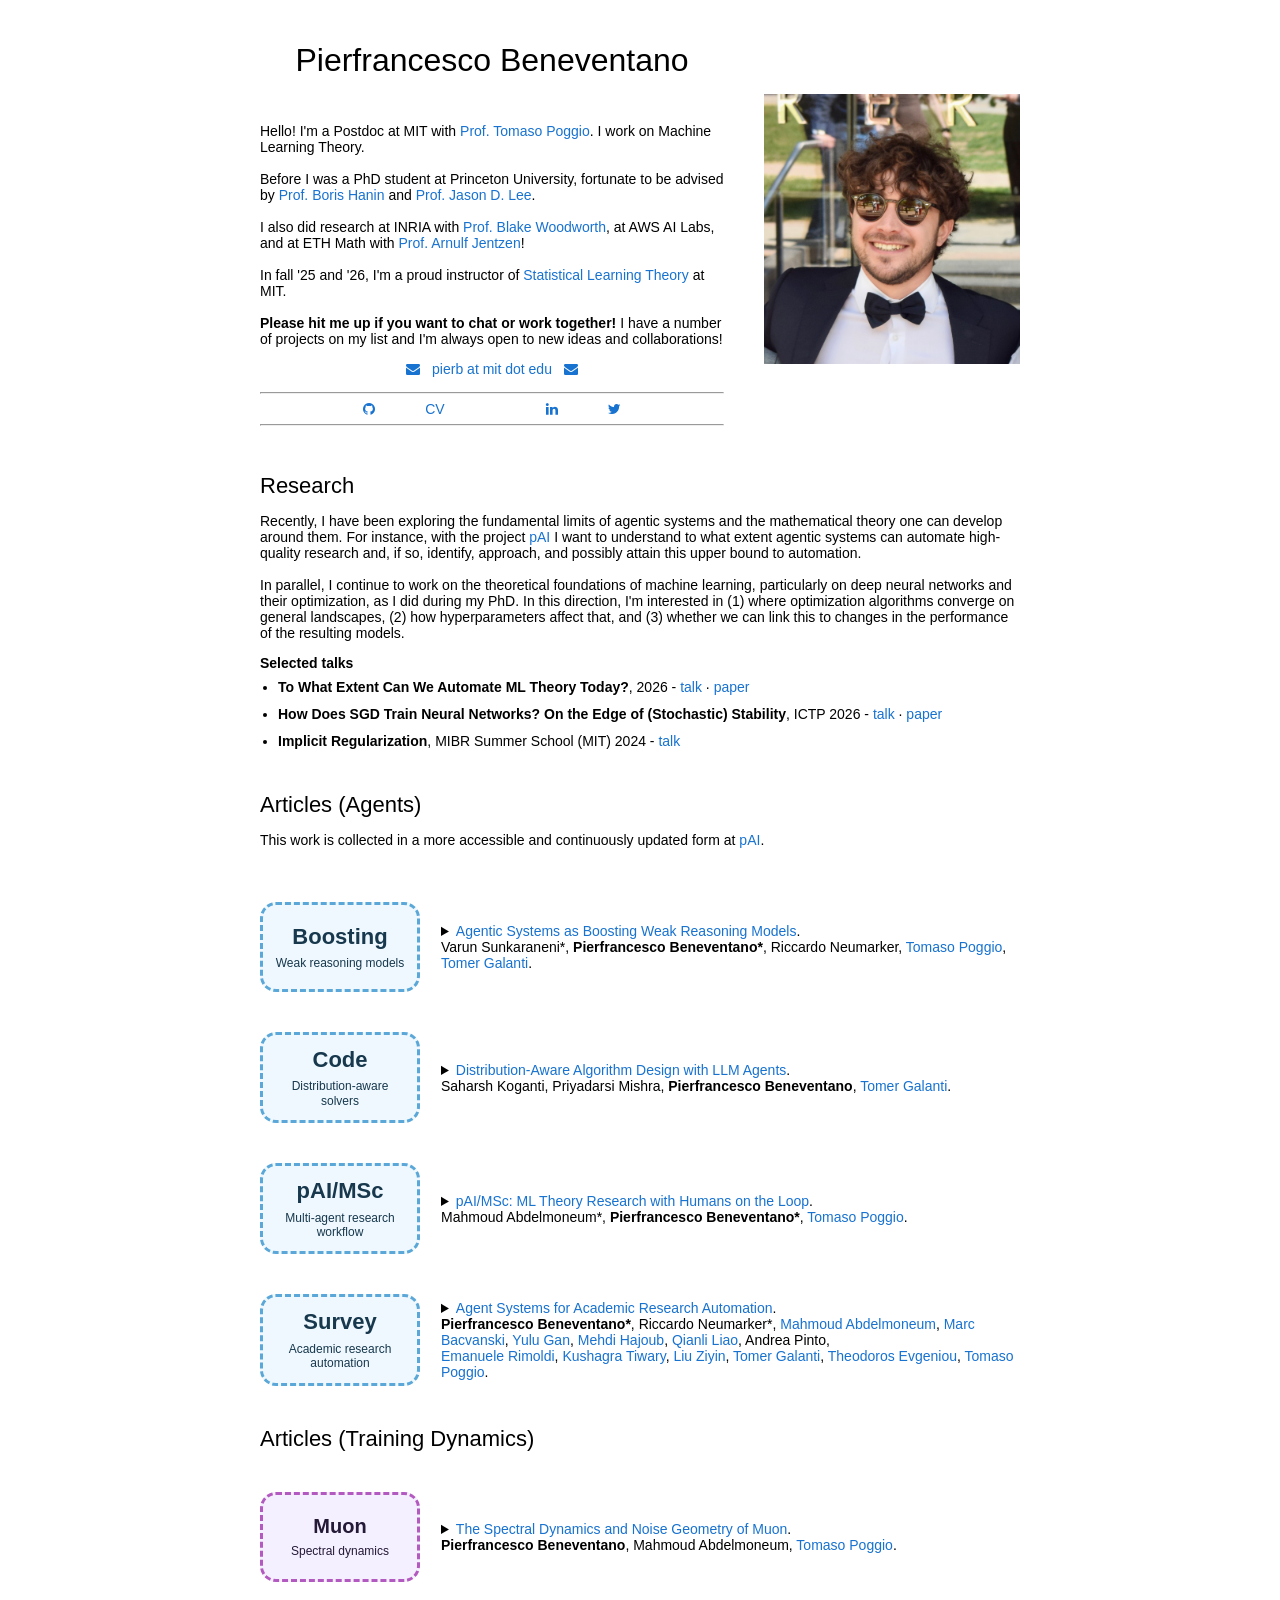
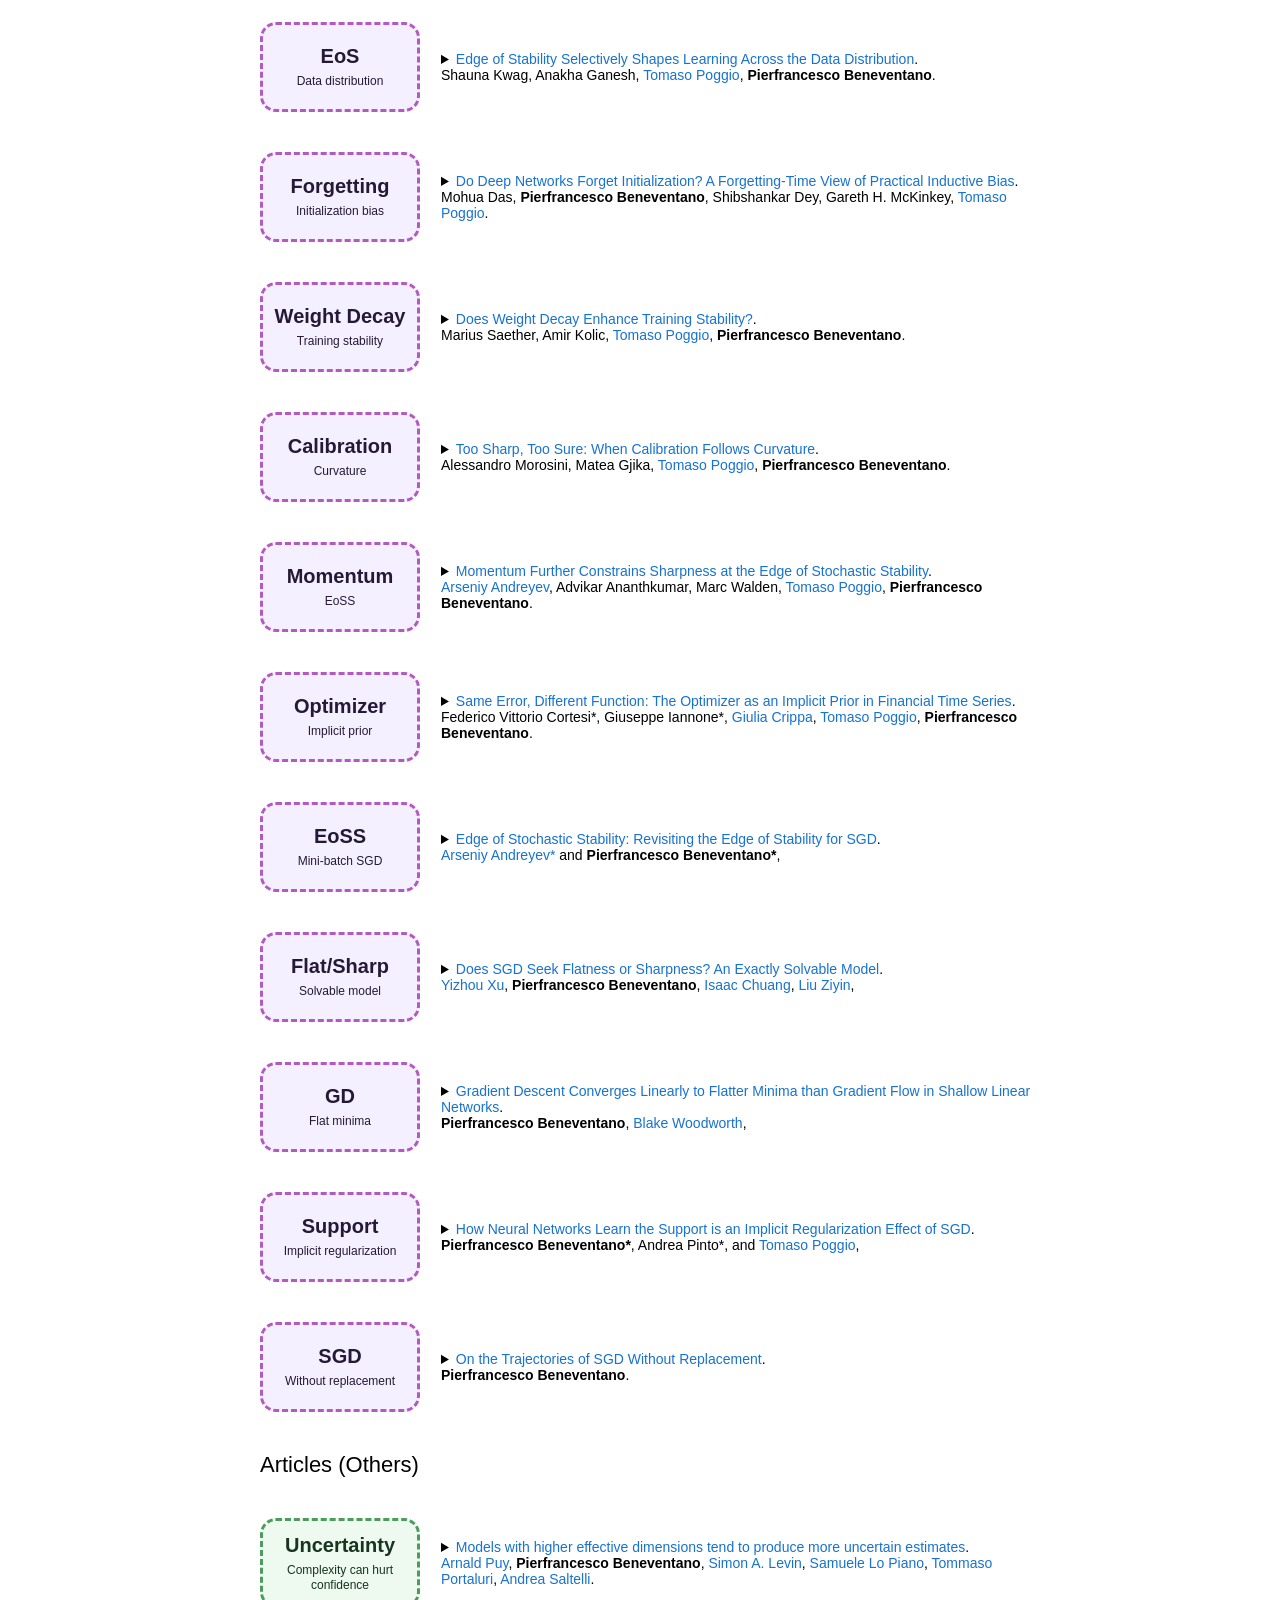
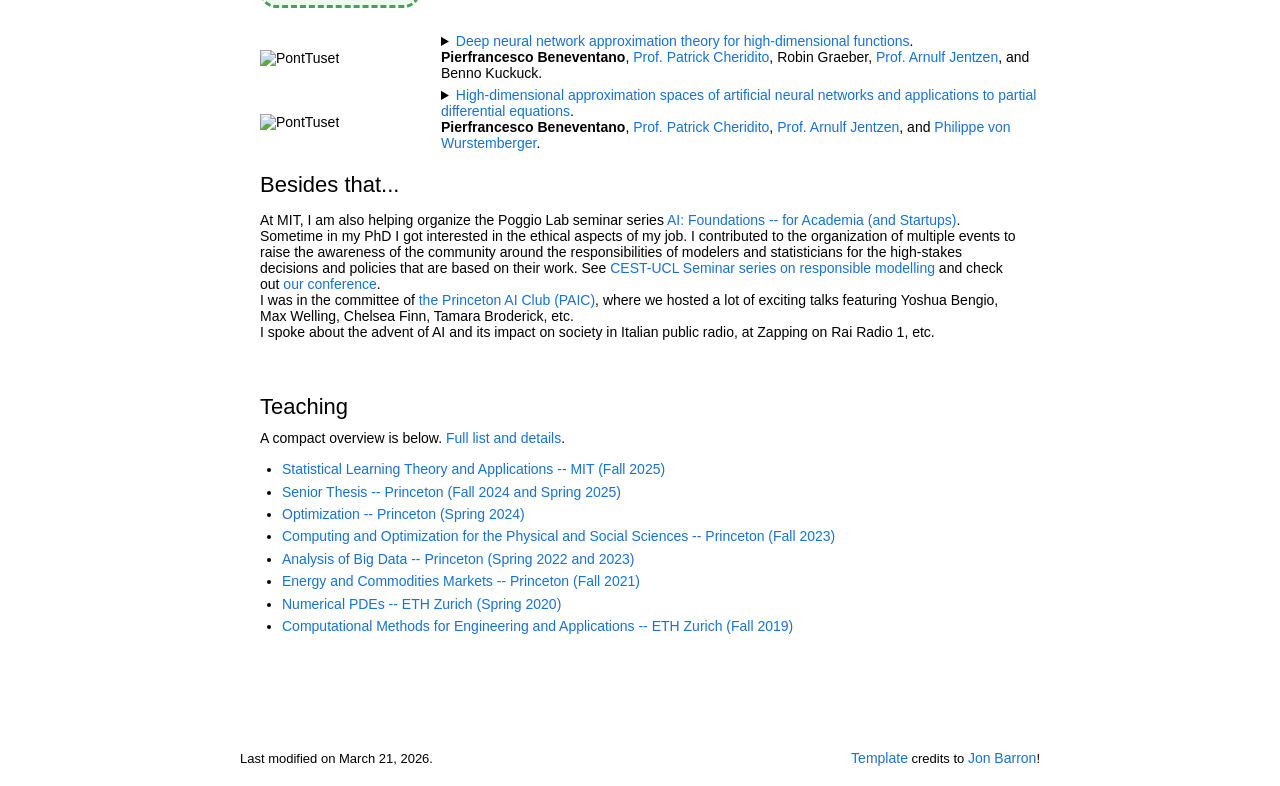
==== commit 8ace0eb3: "Update index.html" ====
--- a/index.html
+++ b/index.html
@@ -90,7 +90,7 @@
                     <br><br>
                     I also did research at INRIA with <a href="https://scholar.google.com/citations?user=BnQdO2UAAAAJ" class="links">Prof. Blake Woodworth</a>, at AWS AI Labs, and at ETH Math with <a href="https://scholar.google.de/citations?user=fymm-XQAAAAJ&hl=en" class="links">Prof. Arnulf Jentzen</a>!
                     <br><br>
-                    This fall '25 I'm a proud instructor of <a href="https://poggio-lab.mit.edu/9-520/" class="links">Statistical Learning Theory</a> at MIT.
+                    In fall '25 and '26, I'm a proud instructor of <a href="https://poggio-lab.mit.edu/9-520/" class="links">Statistical Learning Theory</a> at MIT.
                     <br><br>
                     <b>Please hit me up if you want to chat or work together!</b> I have a number of projects on my list and I'm always open to new ideas and collaborations!
                   </p>
@@ -167,8 +167,8 @@
                       <a href="https://cbmm.mit.edu/sites/default/files/publications/CBMM%20Memo%20160.pdf" class="links">paper</a>
                     </li>
                     <li>
-                      <span class="talk-title">Edge of Stochastic Stability</span>, One World ML 2025 -
-                      <a href="https://www.youtube.com/watch?v=SJqTSuQMXDs" class="links">talk</a>
+                      <span class="talk-title">How Does SGD Train Neural Networks? On the Edge of (Stochastic) Stability</span>, ICTP 2026 -
+                      <a href="https://indico.ictp.it/event/11153/session/4/contribution/12/material/video/" class="links">talk</a>
                       ·
                       <a href="https://arxiv.org/abs/2412.20553" class="links">paper</a>
                     </li>
